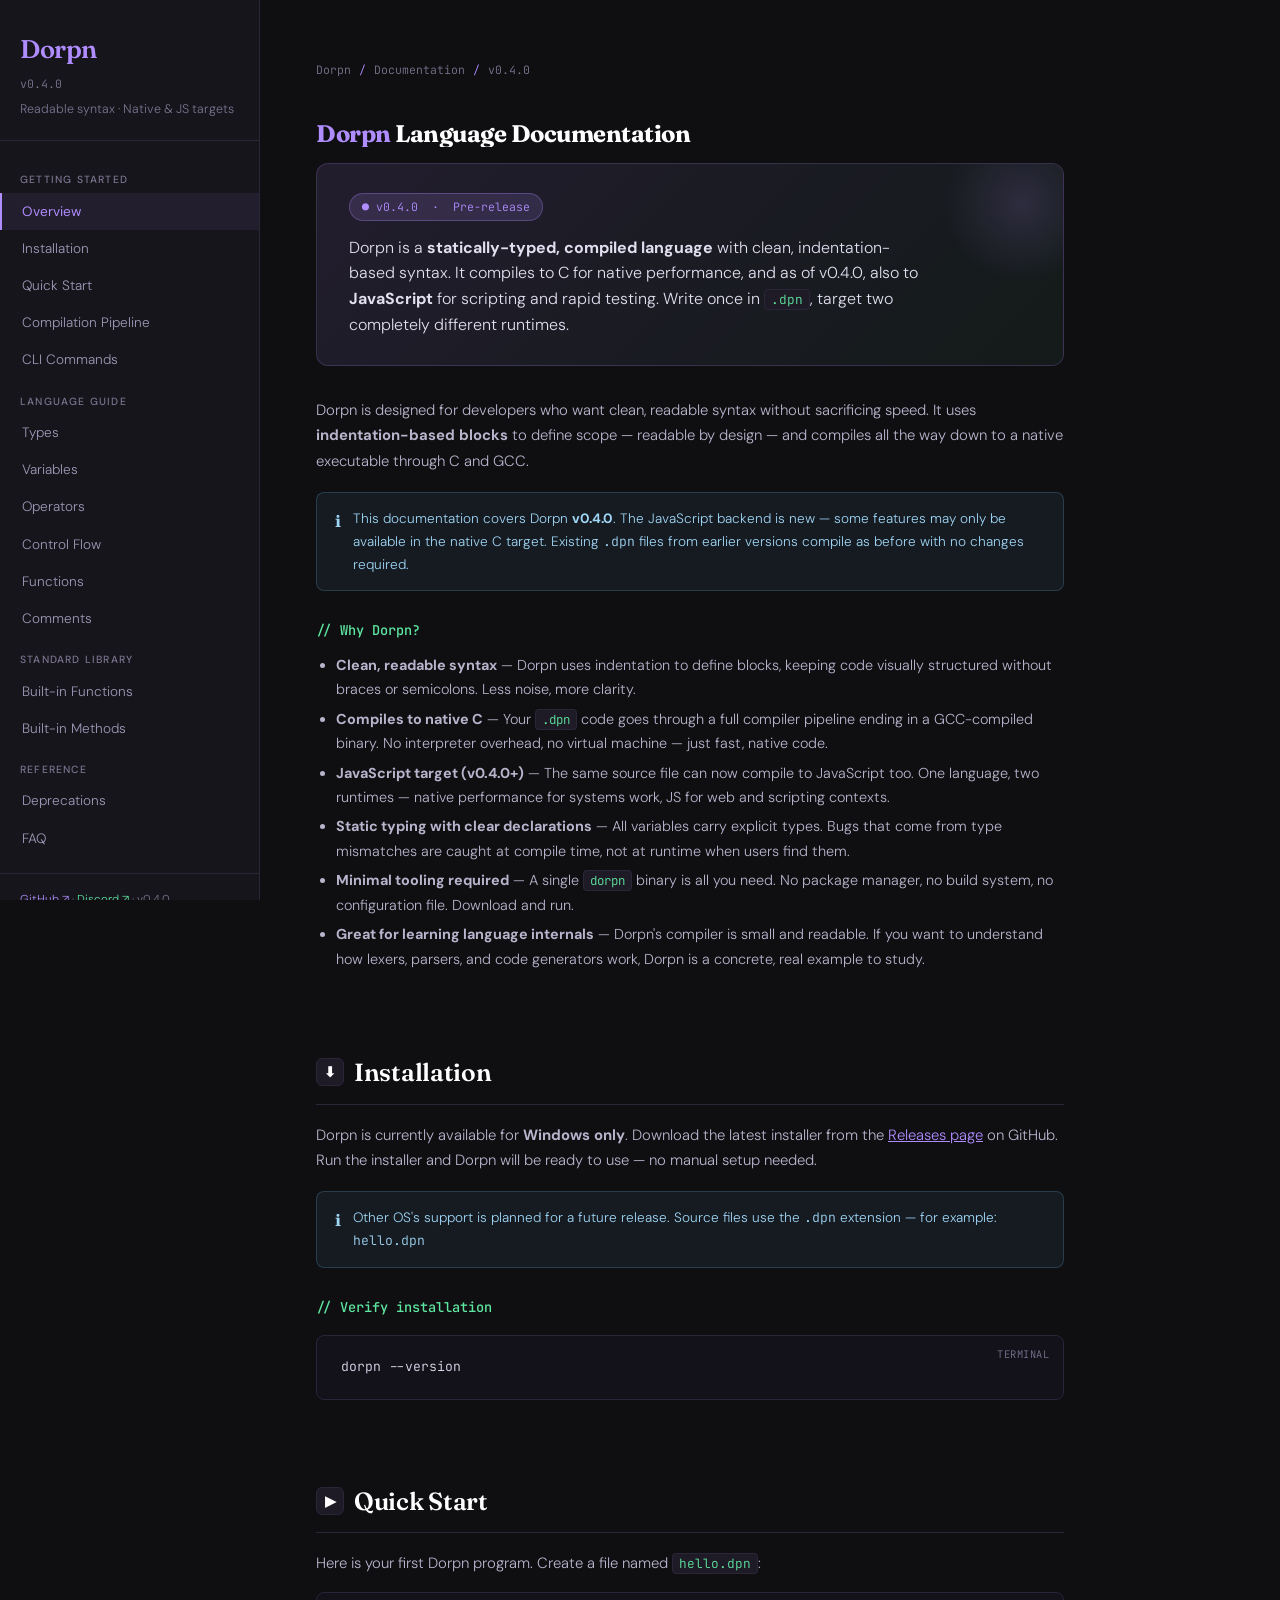
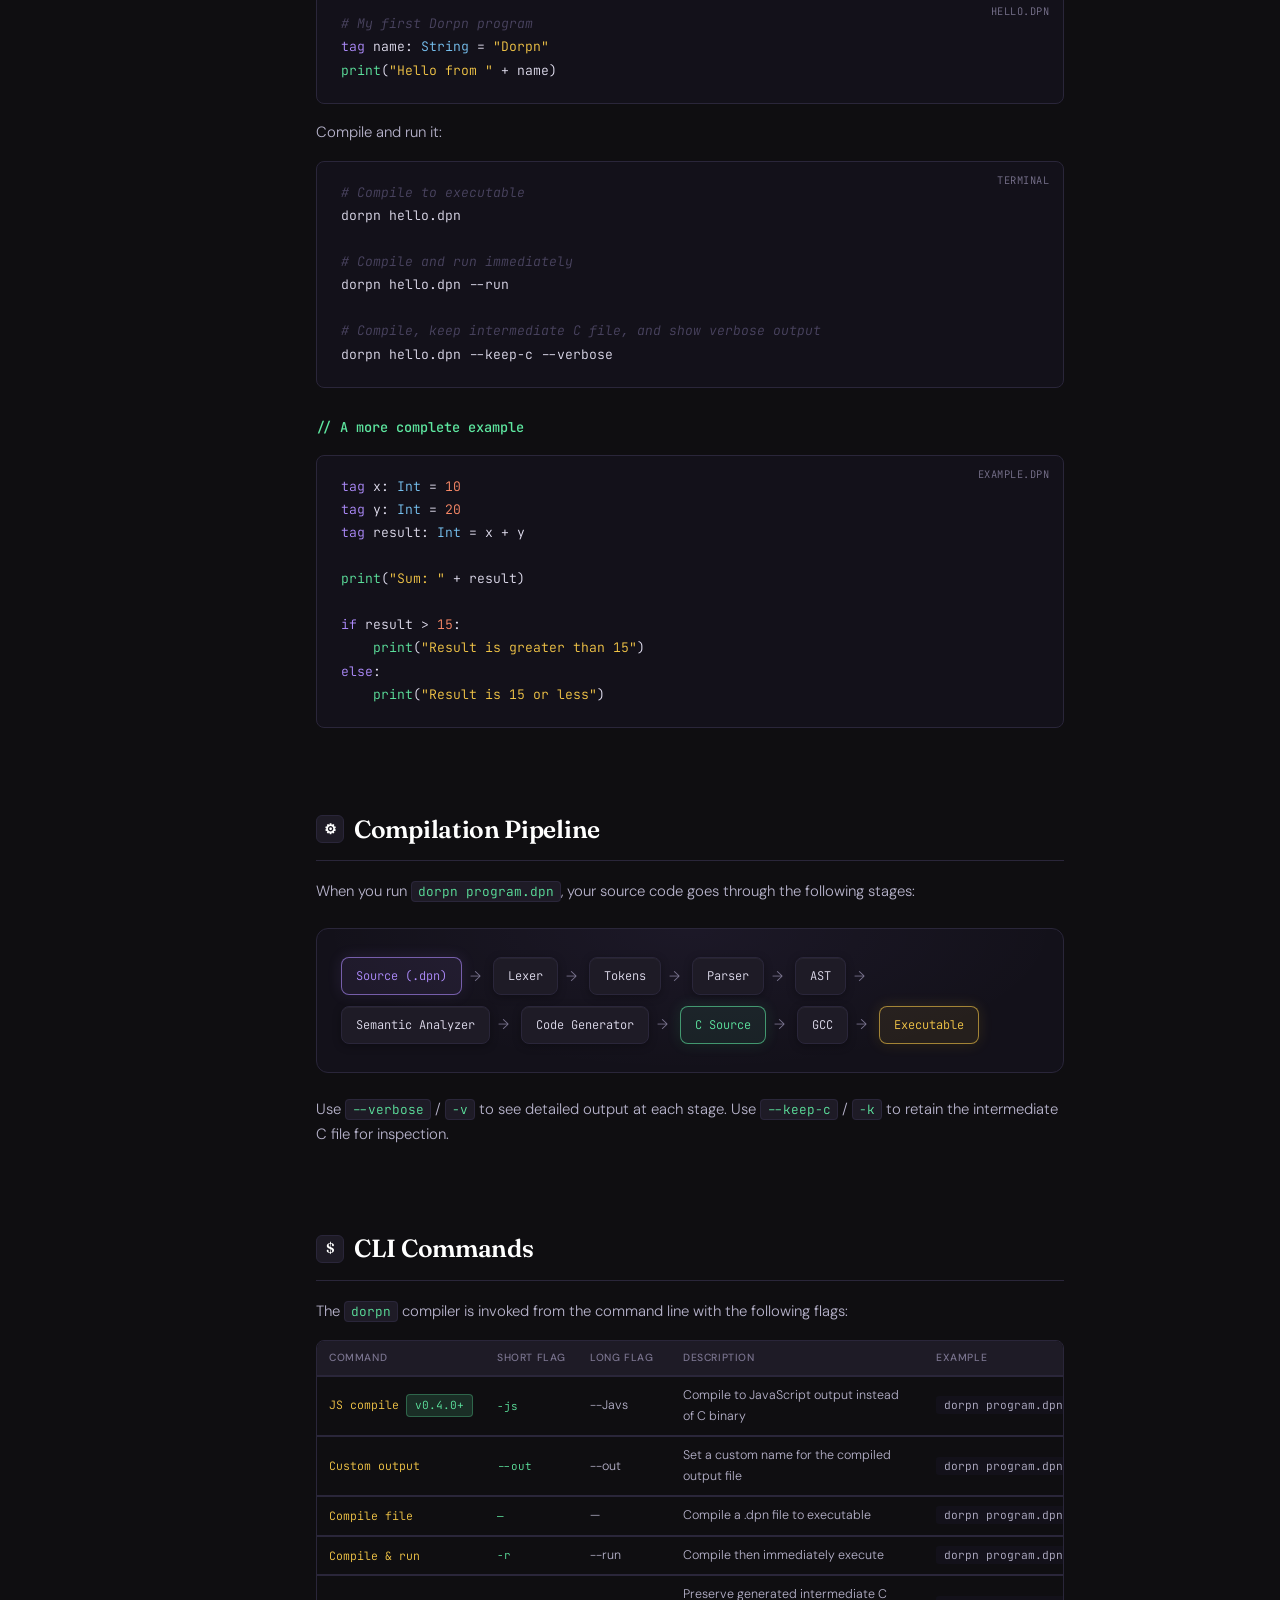
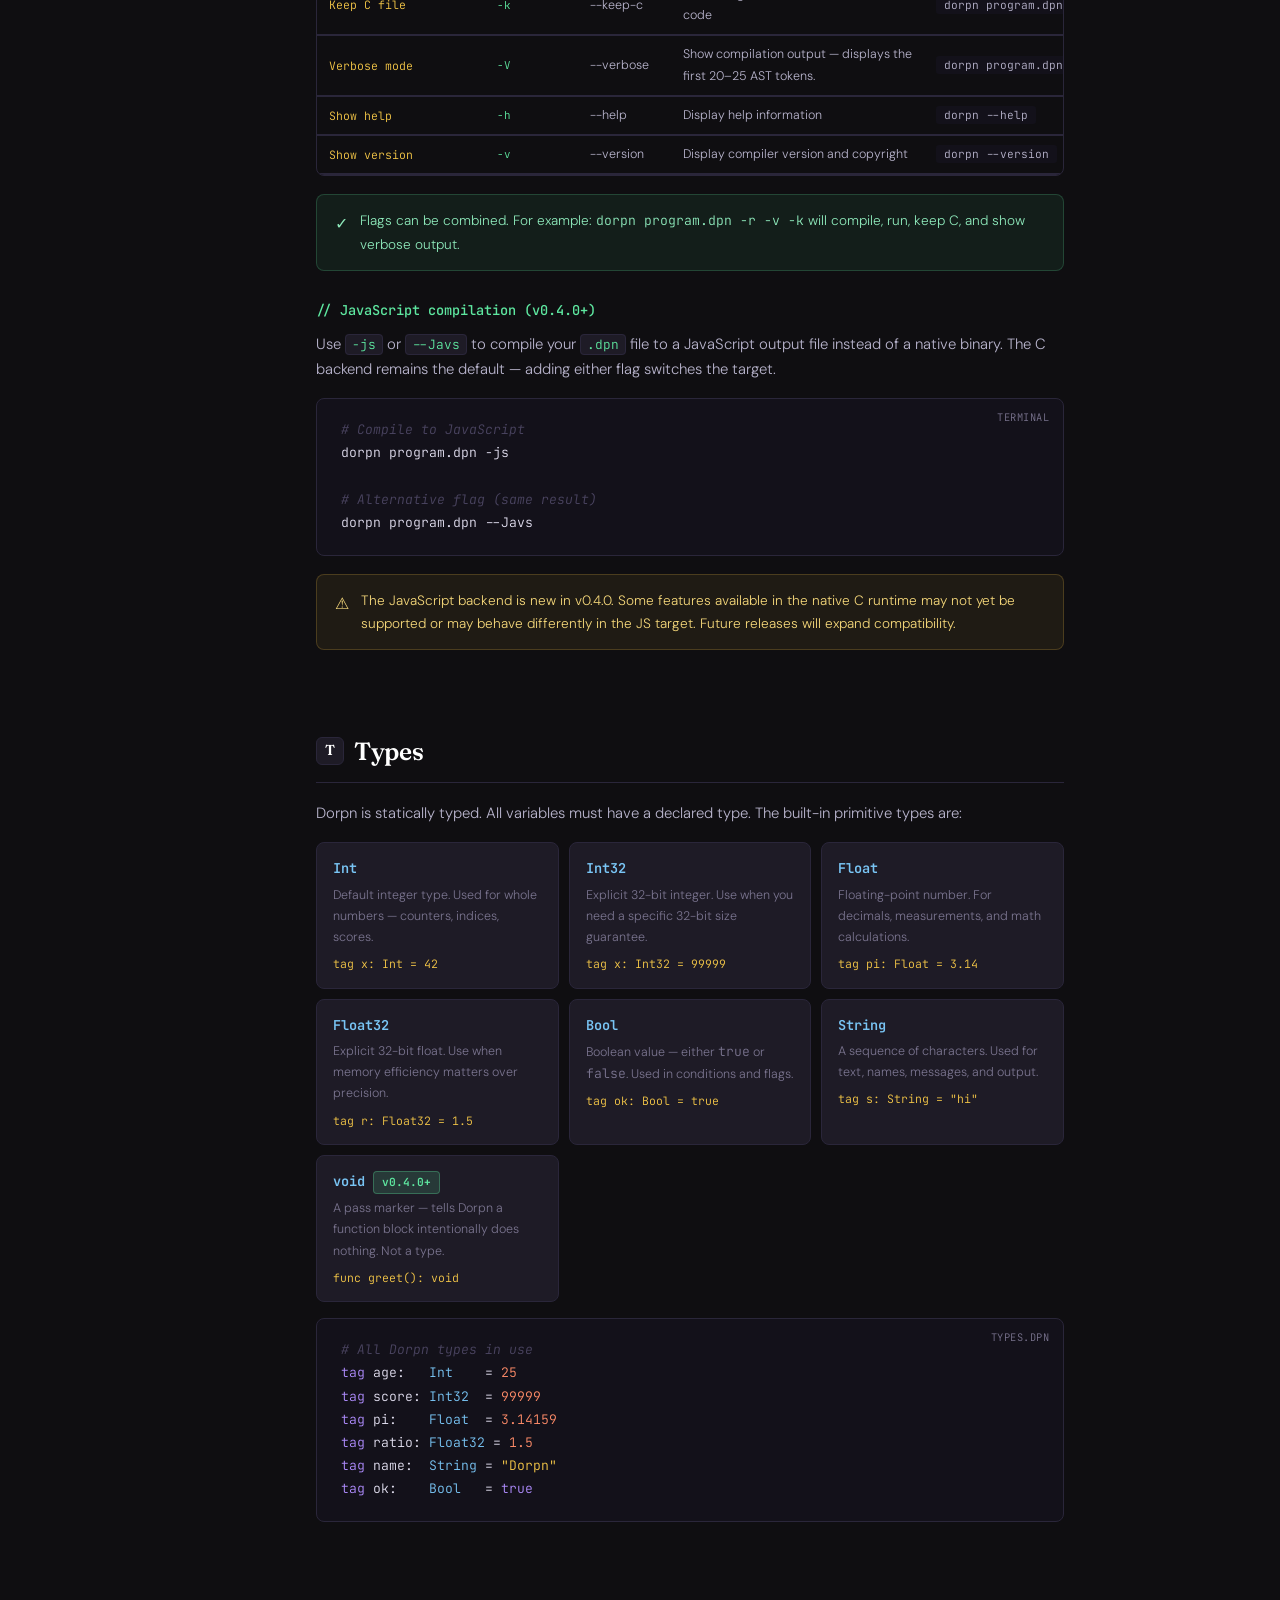
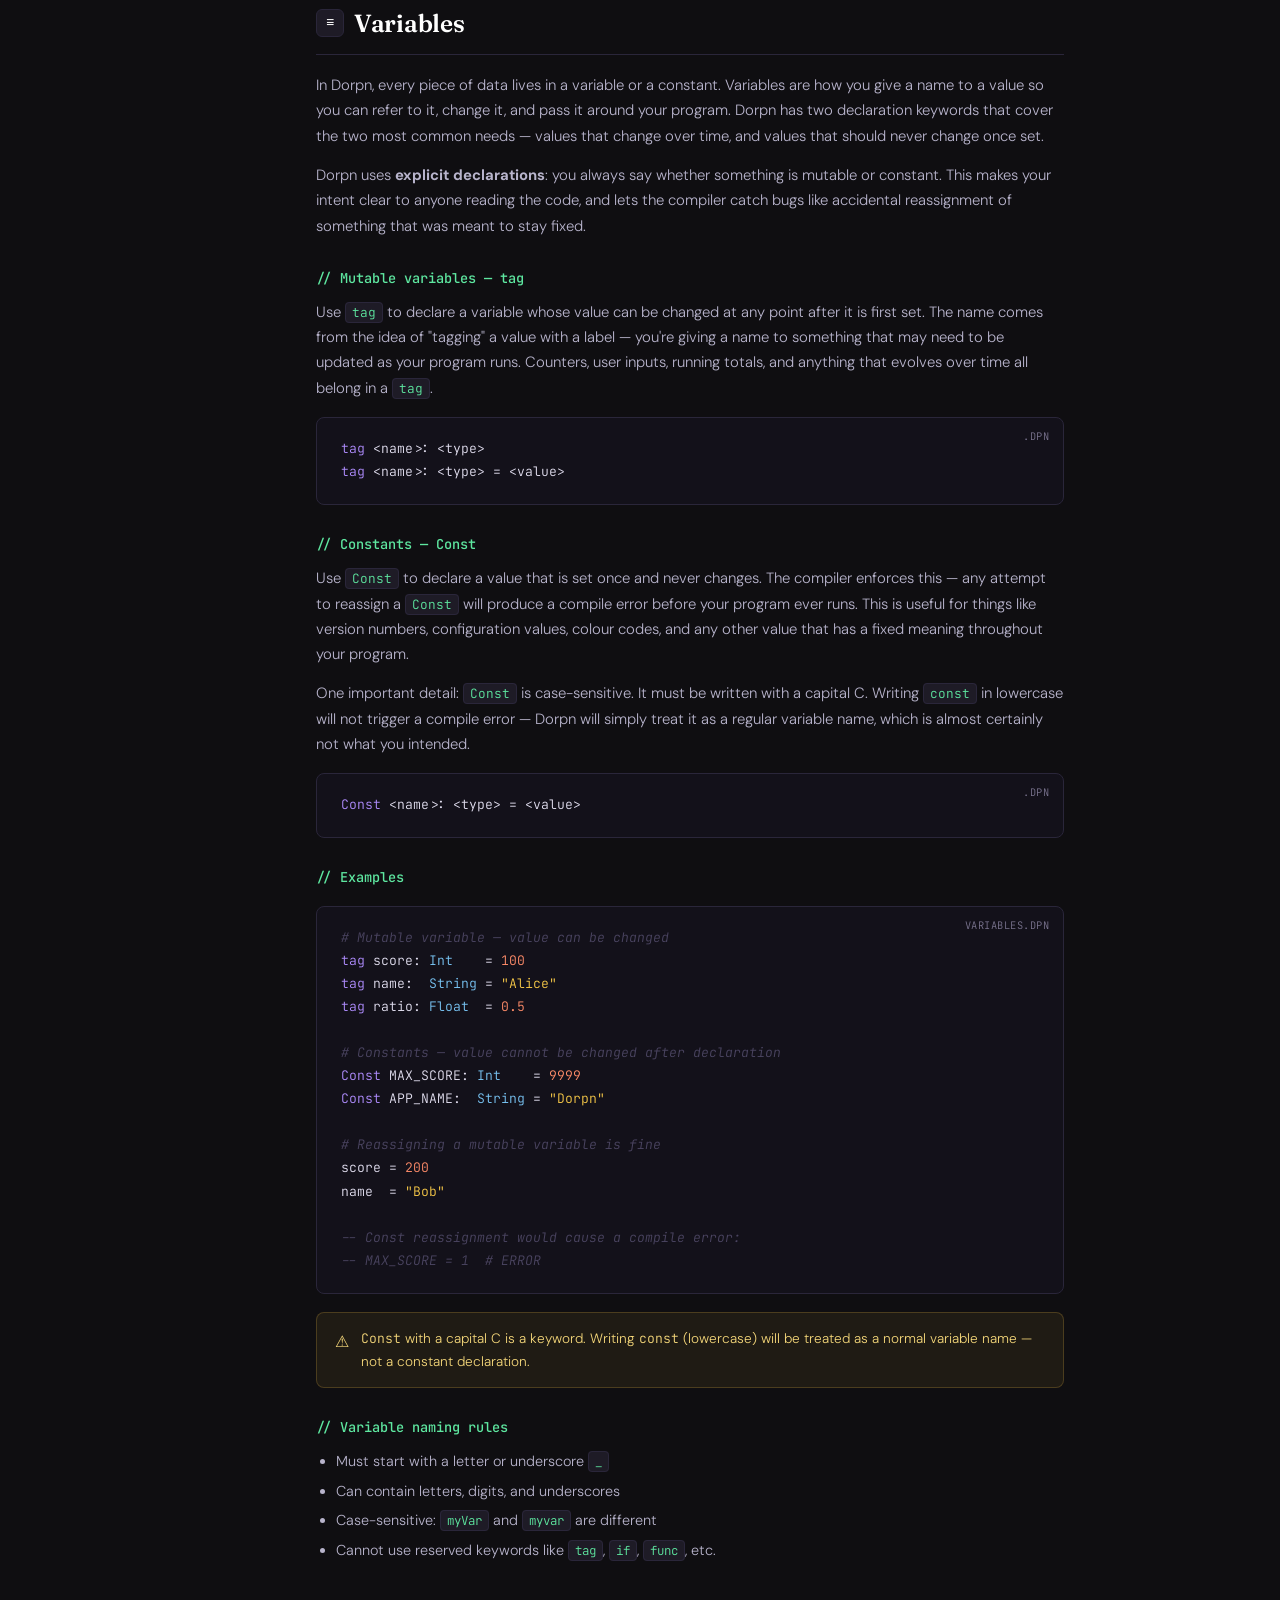
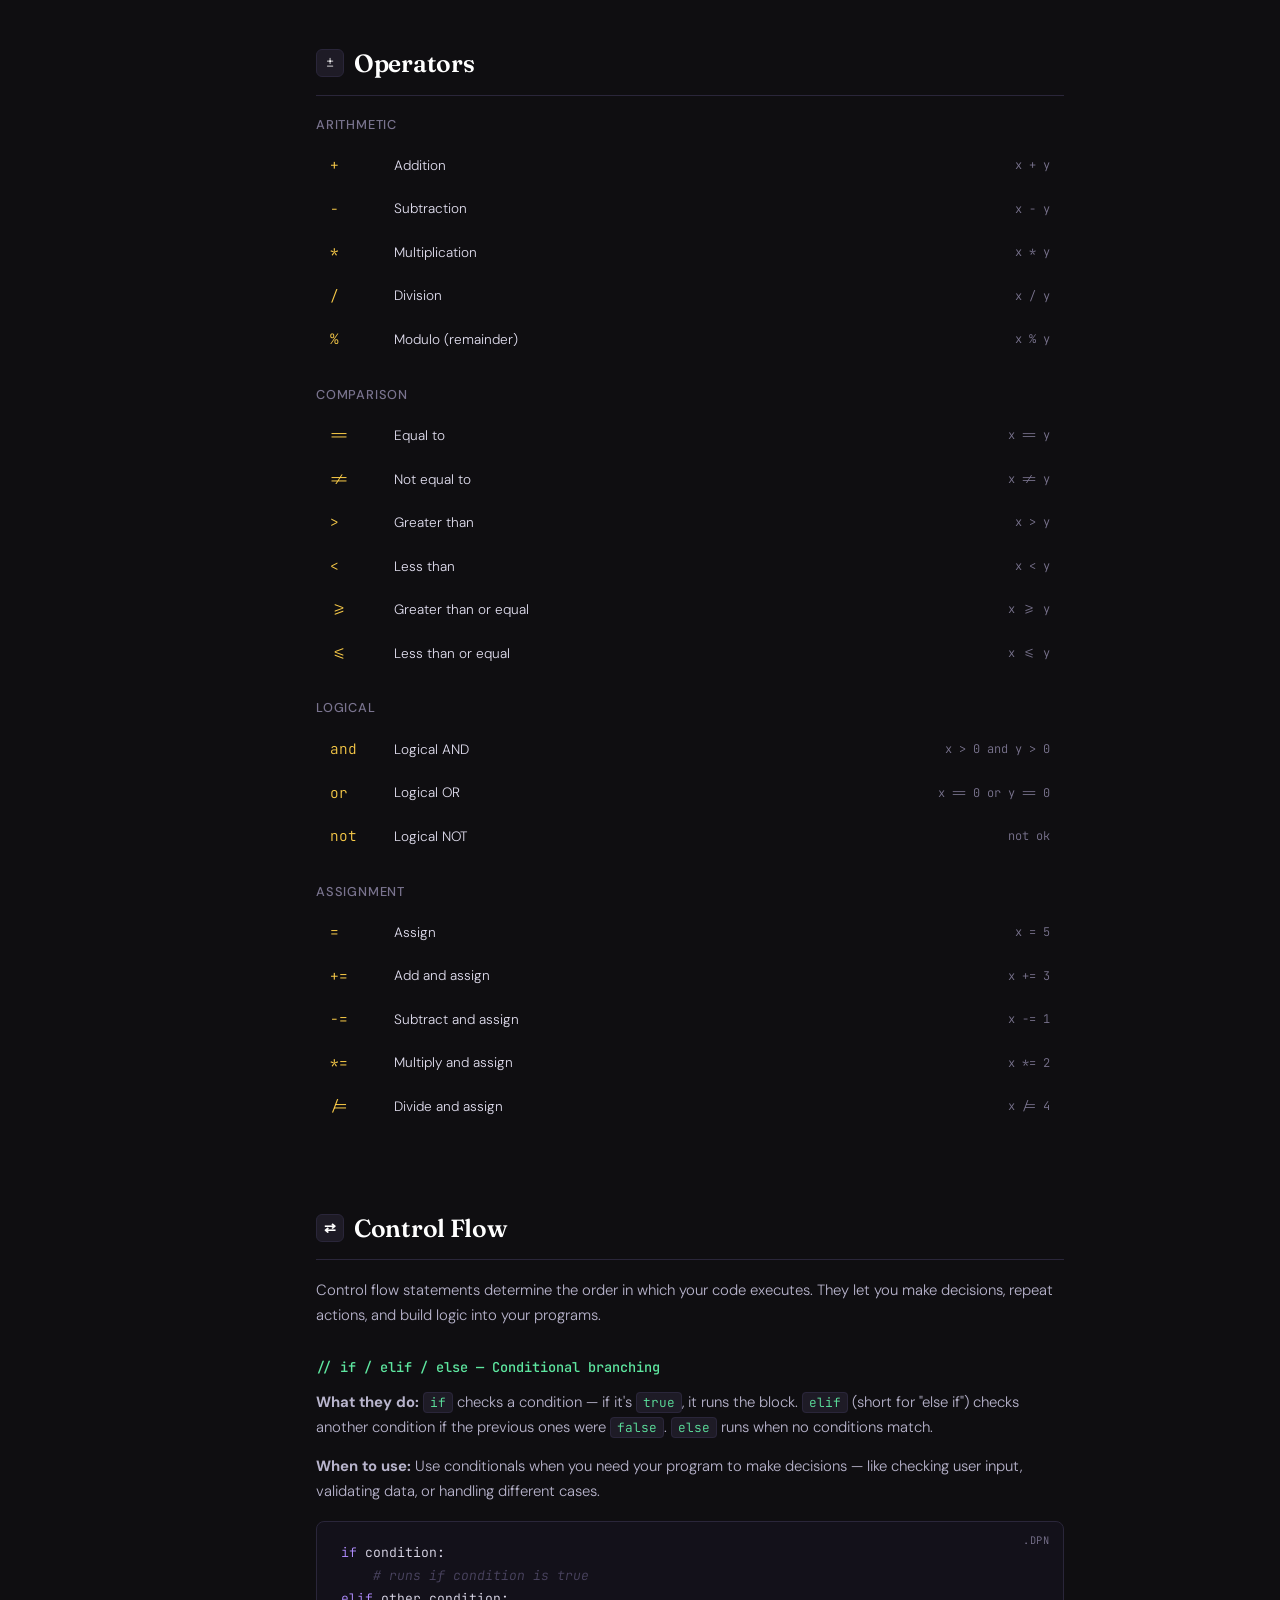
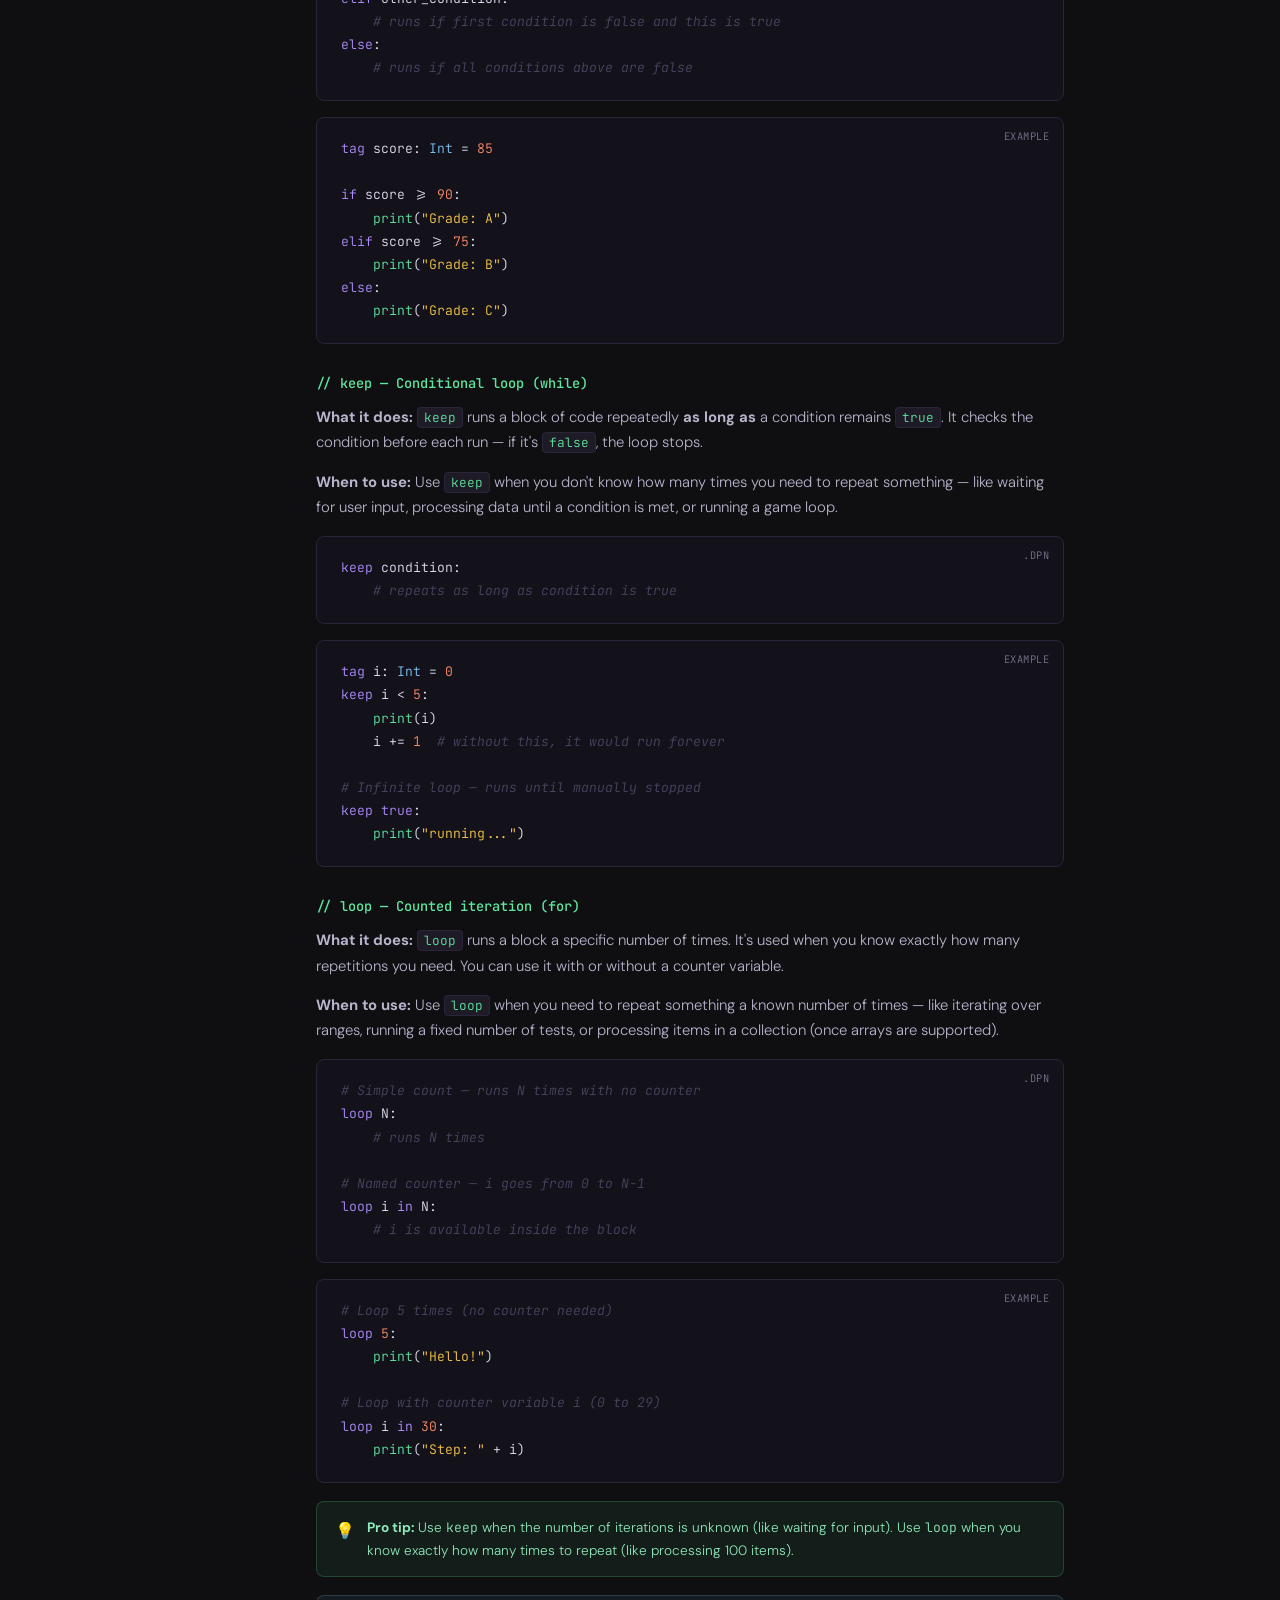
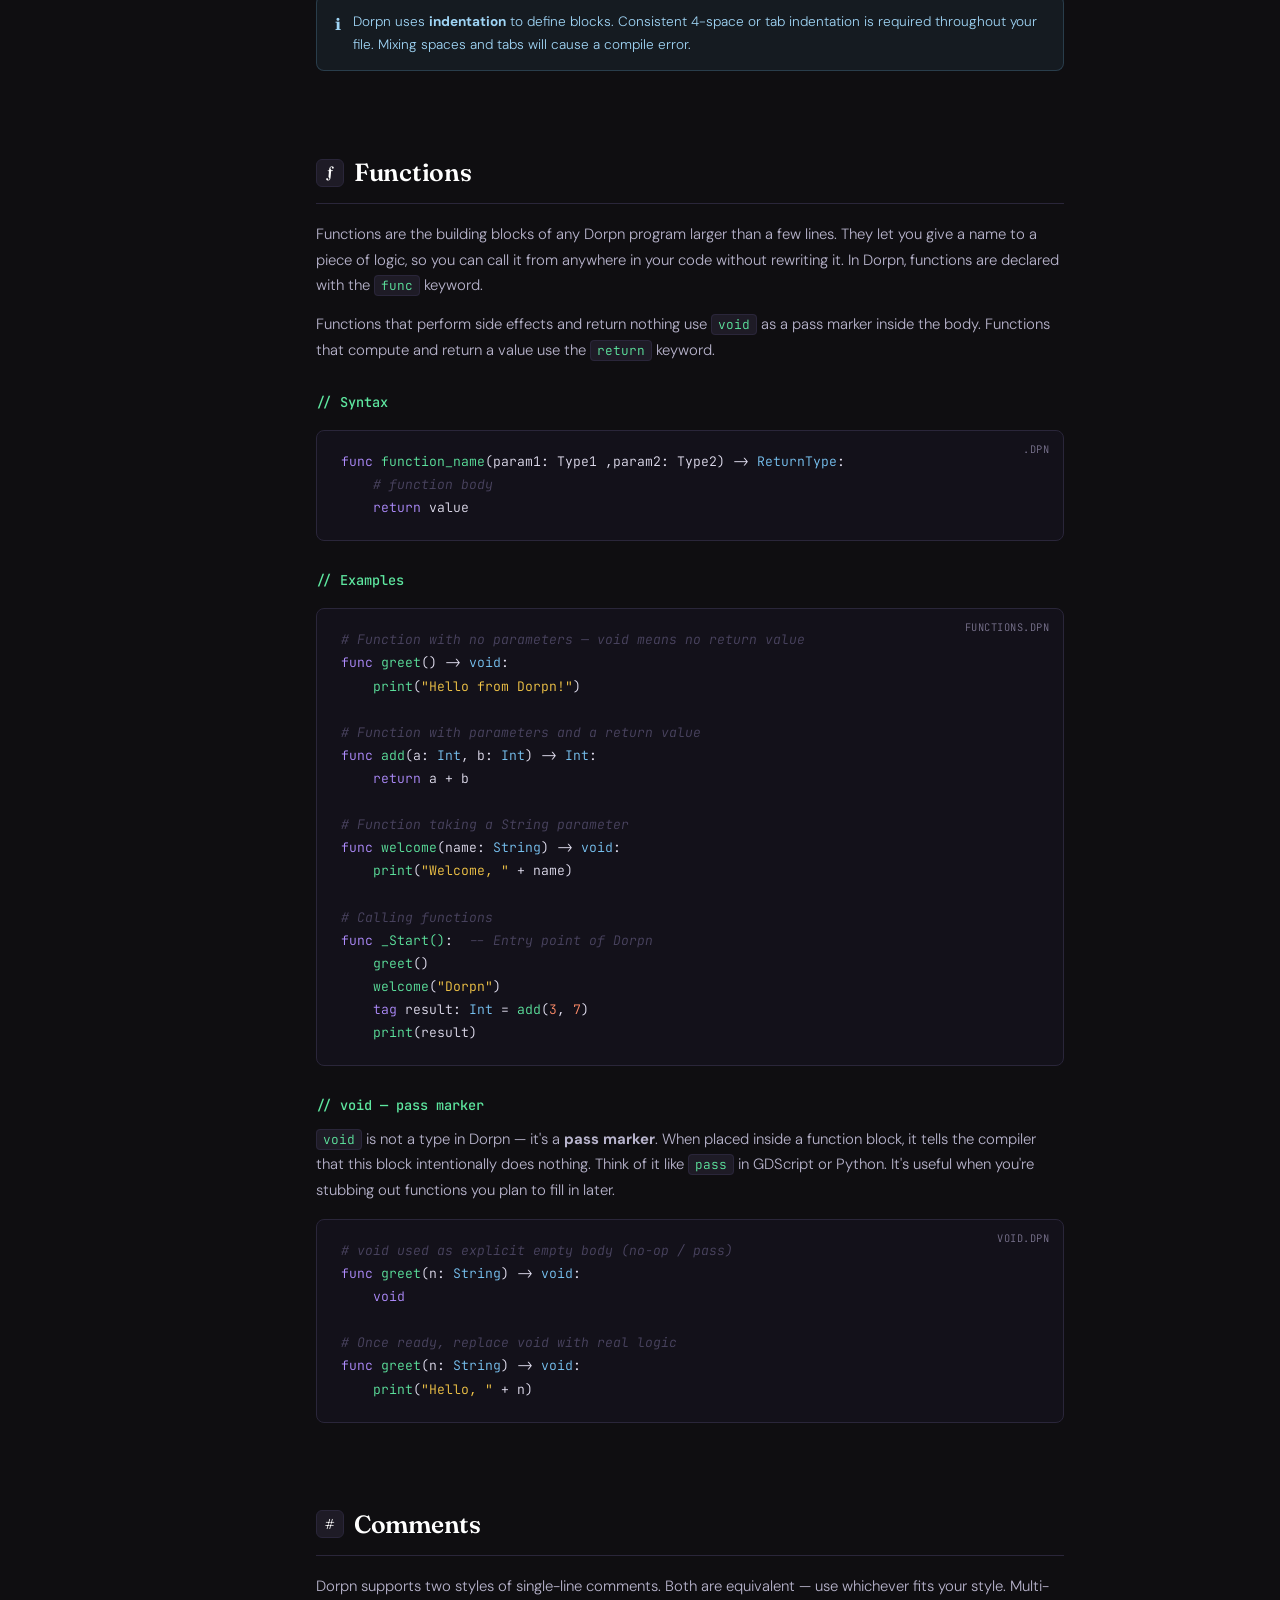
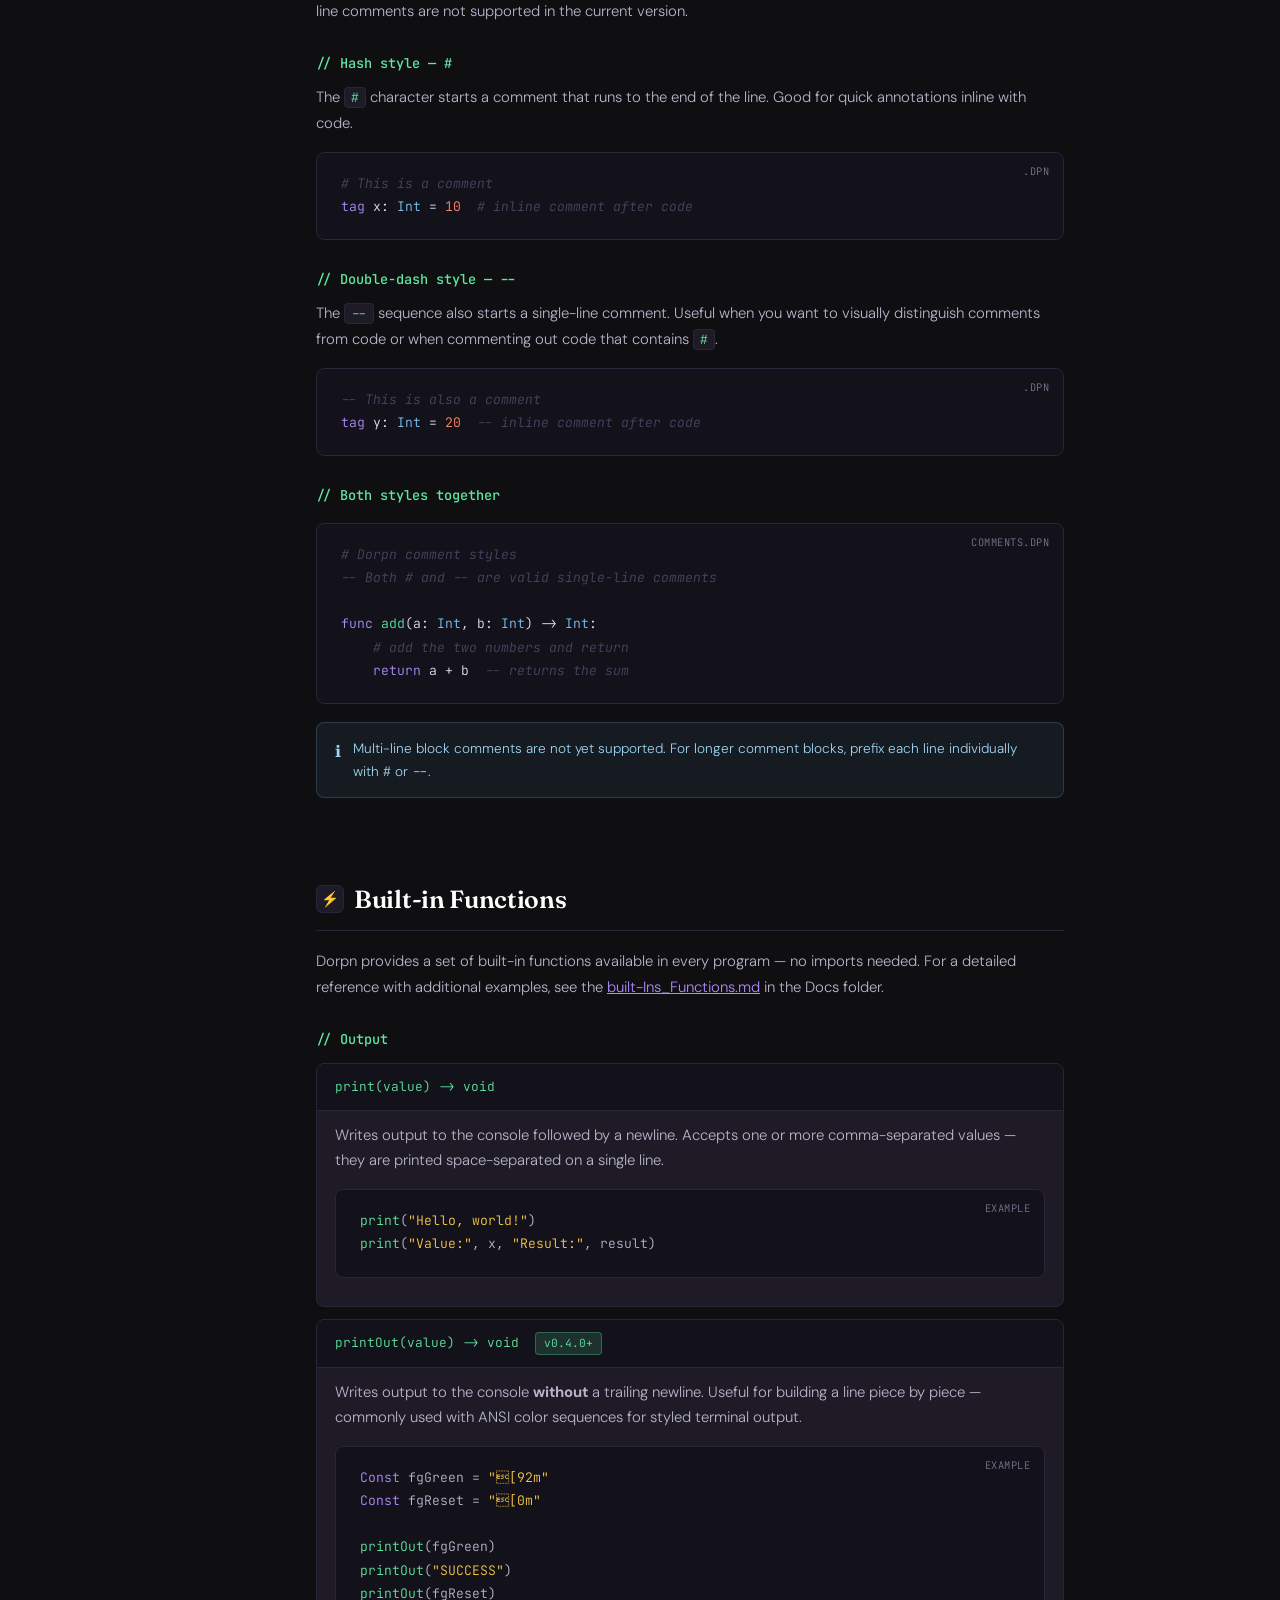
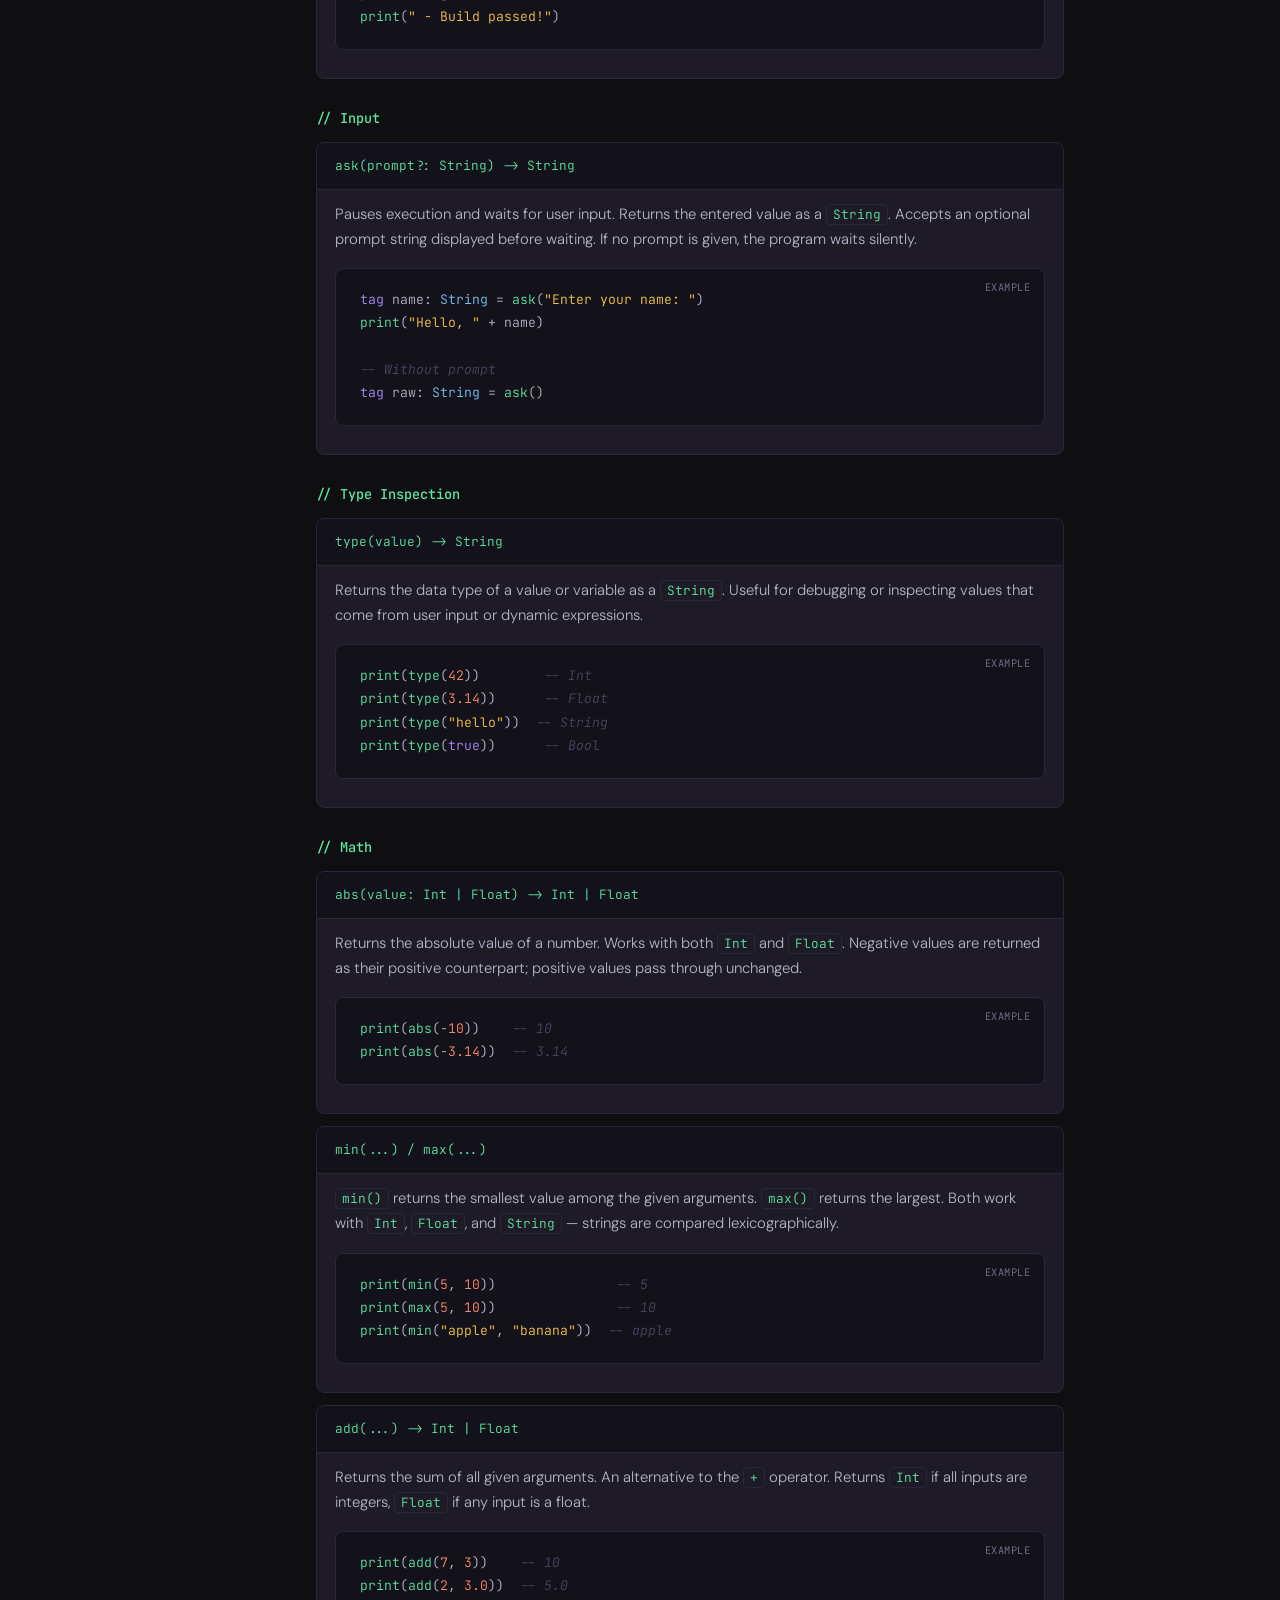
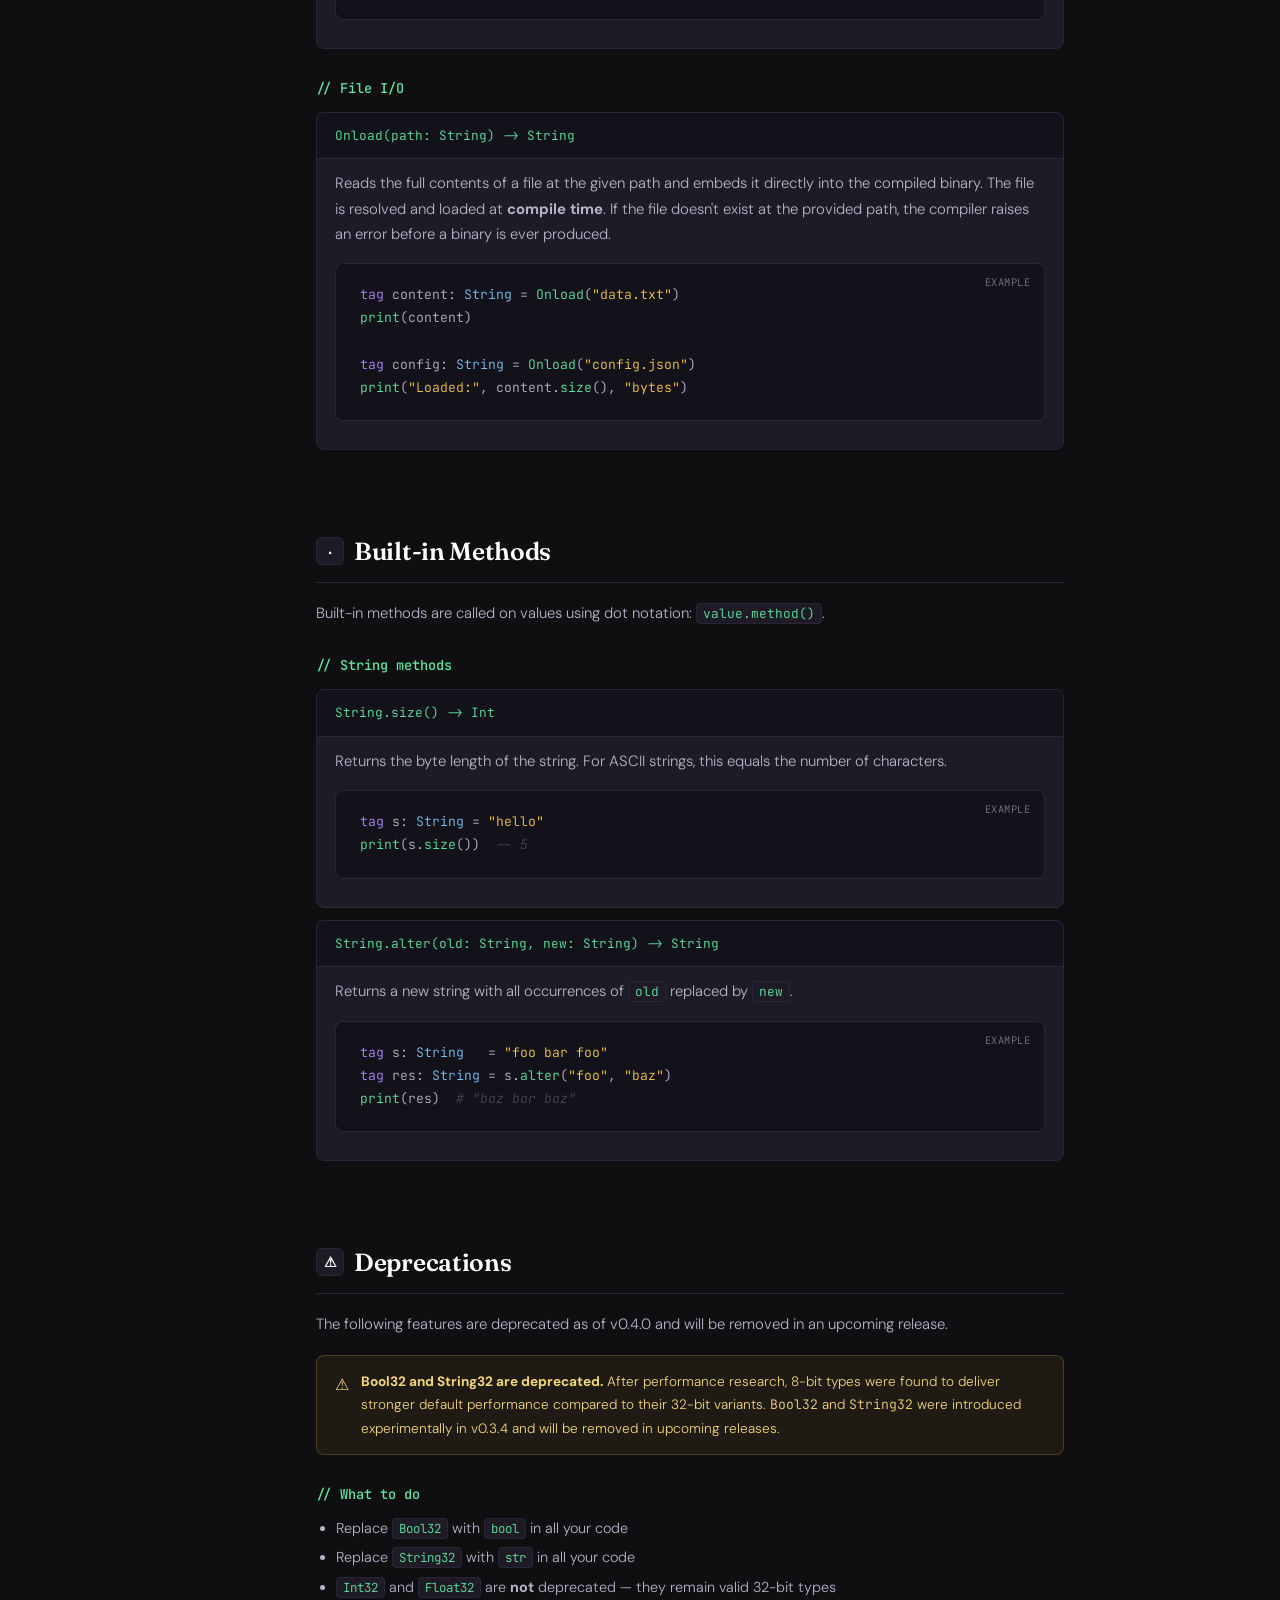
==== Docs/index.html @ 9d676eb4 "Add files via upload" ====
<!DOCTYPE html>
<html lang="en">
<head>
<meta charset="UTF-8">
<meta name="viewport" content="width=device-width, initial-scale=1.0">
<title>Dorpn Language Documentation</title>
<link rel="preconnect" href="https://fonts.googleapis.com">
<link href="https://fonts.googleapis.com/css2?family=JetBrains+Mono:wght@400;600&family=Fraunces:ital,wght@0,300;0,600;1,300&family=DM+Sans:wght@300;400;500&display=swap" rel="stylesheet">
<style>
  :root {
    --bg: #0f0e11;
    --surface: #17151c;
    --surface2: #1e1b26;
    --border: #2a263a;
    --accent: #b08dff;
    --accent2: #5ee7a0;
    --accent3: #f7c948;
    --text: #e2dff0;
    --muted: #7a748f;
    --code-bg: #13111a;
    --sidebar-w: 260px;
  }

  * { margin: 0; padding: 0; box-sizing: border-box; }

  html { scroll-behavior: smooth; }

  body {
    background: var(--bg);
    color: var(--text);
    font-family: 'DM Sans', sans-serif;
    font-weight: 300;
    line-height: 1.7;
    display: flex;
    min-height: 100vh;
  }

  /* ── SIDEBAR ── */
  #sidebar {
    width: var(--sidebar-w);
    min-width: var(--sidebar-w);
    background: var(--surface);
    border-right: 1px solid var(--border);
    position: sticky;
    top: 0;
    height: 100vh;
    overflow-y: auto;
    display: flex;
    flex-direction: column;
    z-index: 100;
  }

  #sidebar::-webkit-scrollbar { width: 4px; }
  #sidebar::-webkit-scrollbar-thumb { background: var(--border); border-radius: 2px; }

  .sidebar-logo {
    padding: 28px 20px 20px;
    border-bottom: 1px solid var(--border);
  }

  .sidebar-logo .lang-name {
    font-family: 'Fraunces', serif;
    font-size: 1.6rem;
    font-weight: 600;
    color: var(--accent);
    letter-spacing: -0.5px;
  }

  .sidebar-logo .lang-version {
    font-size: 0.72rem;
    color: var(--muted);
    font-family: 'JetBrains Mono', monospace;
    margin-top: 2px;
  }

  .sidebar-logo .lang-tagline {
    font-size: 0.78rem;
    color: var(--muted);
    margin-top: 6px;
  }

  nav { padding: 16px 0; flex: 1; }

  .nav-section {
    padding: 6px 20px 4px;
    font-size: 0.65rem;
    text-transform: uppercase;
    letter-spacing: 1.2px;
    color: var(--muted);
    font-weight: 500;
    margin-top: 8px;
  }

  nav a {
    display: block;
    padding: 7px 20px;
    font-size: 0.85rem;
    color: #9d98b5;
    text-decoration: none;
    border-left: 2px solid transparent;
    transition: all 0.15s;
  }

  nav a:hover {
    color: var(--text);
    background: var(--surface2);
    border-left-color: var(--border);
  }

  nav a.active {
    color: var(--accent);
    background: rgba(176,141,255,0.08);
    border-left-color: var(--accent);
    font-weight: 400;
  }

  .sidebar-footer {
    padding: 16px 20px;
    border-top: 1px solid var(--border);
    font-size: 0.72rem;
    color: var(--muted);
  }

  .sidebar-footer a { color: var(--accent); text-decoration: none; }

  /* ── MAIN ── */
  #main {
    flex: 1;
    max-width: 860px;
    padding: 60px 56px;
    overflow-x: hidden;
  }

  /* ── SECTIONS ── */
  section {
    margin-bottom: 80px;
    opacity: 0;
    transform: translateY(28px);
    transition: opacity 0.55s cubic-bezier(0.22,1,0.36,1), transform 0.55s cubic-bezier(0.22,1,0.36,1);
  }

  section.visible {
    opacity: 1;
    transform: none;
  }

  /* stagger child elements inside each section */
  section.visible h2  { animation: slideIn 0.4s 0.05s both; }
  section.visible > p { animation: slideIn 0.4s 0.1s both; }
  section.visible .hero-banner { animation: slideIn 0.45s 0.1s both; }
  section.visible .method-block { animation: slideIn 0.4s 0.15s both; }
  section.visible pre { animation: slideIn 0.4s 0.12s both; }
  section.visible .type-grid { animation: slideIn 0.45s 0.1s both; }
  section.visible .callout { animation: slideIn 0.4s 0.2s both; }

  @keyframes slideIn {
    from { opacity: 0; transform: translateY(14px); }
    to   { opacity: 1; transform: none; }
  }

  h1 {
    font-family: 'Fraunces', serif;
    overflow-x: auto;
    color: #fff;
    line-height: 1.15;
    margin-bottom: 16px;
    letter-spacing: -0.5px;
  }

  h1 span { color: var(--accent); }

  h2 {
    font-family: 'Fraunces', serif;
    font-size: 1.55rem;
    font-weight: 600;
    color: #fff;
    margin-bottom: 18px;
    padding-bottom: 10px;
    border-bottom: 1px solid var(--border);
    display: flex;
    align-items: center;
    gap: 10px;
    letter-spacing: -0.3px;
  }

  h2 .icon {
    width: 28px;
    height: 28px;
    background: var(--surface2);
    border: 1px solid var(--border);
    border-radius: 6px;
    display: flex;
    align-items: center;
    justify-content: center;
    font-size: 0.9rem;
    flex-shrink: 0;
  }

  h3 {
    font-family: 'DM Sans', sans-serif;
    font-size: 1rem;
    font-weight: 500;
    color: var(--accent2);
    margin: 28px 0 10px;
    font-family: 'JetBrains Mono', monospace;
    font-size: 0.85rem;
  }

  p { color: #b8b4cc; margin-bottom: 14px; font-size: 0.93rem; }

  /* ── HERO BANNER ── */
  .hero-banner {
    background: linear-gradient(135deg, rgba(176,141,255,0.12) 0%, rgba(94,231,160,0.06) 100%);
    border: 1px solid rgba(176,141,255,0.2);
    border-radius: 12px;
    padding: 28px 32px;
    margin-bottom: 32px;
    position: relative;
    overflow: hidden;
  }

  .hero-banner::before {
    content: '';
    position: absolute;
    top: -40px; right: -40px;
    width: 160px; height: 160px;
    background: radial-gradient(circle, rgba(176,141,255,0.15), transparent 70%);
    border-radius: 50%;
  }

  .hero-badge {
    display: inline-flex;
    align-items: center;
    gap: 6px;
    background: rgba(176,141,255,0.15);
    border: 1px solid rgba(176,141,255,0.3);
    border-radius: 20px;
    padding: 3px 12px;
    font-size: 0.72rem;
    font-family: 'JetBrains Mono', monospace;
    color: var(--accent);
    margin-bottom: 14px;
  }

  .hero-banner p {
    font-size: 1rem;
    color: var(--text);
    margin: 0;
    line-height: 1.6;
    max-width: 580px;
  }

  /* ── CODE BLOCKS ── */
  pre {
    background: var(--code-bg);
    border: 1px solid var(--border);
    border-radius: 8px;
    padding: 20px 24px;
    overflow-x: auto;
    margin: 16px 0;
    position: relative;
  }

  pre::before {
    content: attr(data-label);
    position: absolute;
    top: 10px; right: 14px;
    font-size: 0.65rem;
    font-family: 'JetBrains Mono', monospace;
    color: var(--muted);
    text-transform: uppercase;
    letter-spacing: 0.5px;
  }

  code {
    font-family: 'JetBrains Mono', monospace;
    font-size: 0.82rem;
    line-height: 1.7;
  }

  p code, li code {
    background: var(--surface2);
    border: 1px solid var(--border);
    padding: 1px 6px;
    border-radius: 4px;
    font-size: 0.8rem;
    color: var(--accent2);
  }

  /* Syntax colors */
  .kw { color: #b08dff; }
  .fn { color: #5ee7a0; }
  .str { color: #f7c948; }
  .cm { color: #4a4460; font-style: italic; }
  .num { color: #ff8c69; }
  .op { color: #7a748f; }
  .type { color: #79c5f5; }

  /* ── PIPELINE DIAGRAM ── */
  .pipeline {
    display: flex;
    align-items: center;
    flex-wrap: wrap;
    gap: 10px;
    margin: 24px 0;
    background: var(--code-bg);
    border: 1px solid var(--border);
    border-radius: 12px;
    padding: 28px 24px;
    perspective: 800px;
    position: relative;
    overflow: hidden;
  }

  .pipeline::before {
    content: '';
    position: absolute;
    inset: 0;
    background: radial-gradient(ellipse at 50% 0%, rgba(176,141,255,0.06) 0%, transparent 70%);
    pointer-events: none;
  }

  .pipeline-step {
    display: flex;
    align-items: center;
    gap: 6px;
  }

  .pipeline-node {
    background: var(--surface2);
    border: 1px solid var(--border);
    border-radius: 8px;
    padding: 8px 14px;
    font-family: 'JetBrains Mono', monospace;
    font-size: 0.75rem;
    color: var(--text);
    white-space: nowrap;
    position: relative;
    cursor: default;
    transform-style: preserve-3d;
    transform: translateZ(0) rotateX(0deg);
    box-shadow: 0 2px 8px rgba(0,0,0,0.3), 0 1px 0 rgba(255,255,255,0.04) inset;
    transition: transform 0.35s cubic-bezier(0.34,1.56,0.64,1),
                box-shadow 0.3s ease,
                border-color 0.3s ease,
                color 0.3s ease;
    opacity: 0;
    animation: pipelineReveal 0.5s cubic-bezier(0.22,1,0.36,1) forwards;
  }

  /* stagger each node's entrance */
  .pipeline-step:nth-child(1) .pipeline-node { animation-delay: 0.05s; }
  .pipeline-step:nth-child(2) .pipeline-node { animation-delay: 0.15s; }
  .pipeline-step:nth-child(3) .pipeline-node { animation-delay: 0.25s; }
  .pipeline-step:nth-child(4) .pipeline-node { animation-delay: 0.35s; }
  .pipeline-step:nth-child(5) .pipeline-node { animation-delay: 0.45s; }
  .pipeline-step:nth-child(6) .pipeline-node { animation-delay: 0.55s; }
  .pipeline-step:nth-child(7) .pipeline-node { animation-delay: 0.65s; }
  .pipeline-step:nth-child(8) .pipeline-node { animation-delay: 0.75s; }
  .pipeline-step:nth-child(9) .pipeline-node { animation-delay: 0.85s; }
  .pipeline-step:nth-child(10) .pipeline-node { animation-delay: 0.95s; }

  @keyframes pipelineReveal {
    from {
      opacity: 0;
      transform: translateZ(-40px) rotateX(25deg) translateY(12px);
    }
    to {
      opacity: 1;
      transform: translateZ(0) rotateX(0deg) translateY(0);
    }
  }

  .pipeline-node:hover {
    transform: translateZ(12px) rotateX(-6deg) translateY(-3px);
    box-shadow: 0 12px 28px rgba(0,0,0,0.5), 0 1px 0 rgba(255,255,255,0.06) inset;
  }

  .pipeline-node.hl {
    border-color: rgba(176,141,255,0.6);
    color: var(--accent);
    background: rgba(176,141,255,0.08);
    box-shadow: 0 0 14px rgba(176,141,255,0.15), 0 2px 8px rgba(0,0,0,0.3);
  }
  .pipeline-node.hl:hover {
    box-shadow: 0 0 22px rgba(176,141,255,0.3), 0 12px 28px rgba(0,0,0,0.4);
  }

  .pipeline-node.hl2 {
    border-color: rgba(94,231,160,0.6);
    color: var(--accent2);
    background: rgba(94,231,160,0.08);
    box-shadow: 0 0 14px rgba(94,231,160,0.15), 0 2px 8px rgba(0,0,0,0.3);
  }
  .pipeline-node.hl2:hover {
    box-shadow: 0 0 22px rgba(94,231,160,0.3), 0 12px 28px rgba(0,0,0,0.4);
  }

  .pipeline-node.hl3 {
    border-color: rgba(247,201,72,0.6);
    color: var(--accent3);
    background: rgba(247,201,72,0.08);
    box-shadow: 0 0 14px rgba(247,201,72,0.15), 0 2px 8px rgba(0,0,0,0.3);
  }
  .pipeline-node.hl3:hover {
    box-shadow: 0 0 22px rgba(247,201,72,0.3), 0 12px 28px rgba(0,0,0,0.4);
  }

  .pipeline-arrow {
    color: var(--muted);
    font-size: 0.9rem;
    padding: 0 2px;
    opacity: 0;
    animation: pipelineReveal 0.3s ease forwards;
    flex-shrink: 0;
  }

  .pipeline-step:nth-child(1) .pipeline-arrow { animation-delay: 0.1s; }
  .pipeline-step:nth-child(2) .pipeline-arrow { animation-delay: 0.2s; }
  .pipeline-step:nth-child(3) .pipeline-arrow { animation-delay: 0.3s; }
  .pipeline-step:nth-child(4) .pipeline-arrow { animation-delay: 0.4s; }
  .pipeline-step:nth-child(5) .pipeline-arrow { animation-delay: 0.5s; }
  .pipeline-step:nth-child(6) .pipeline-arrow { animation-delay: 0.6s; }
  .pipeline-step:nth-child(7) .pipeline-arrow { animation-delay: 0.7s; }
  .pipeline-step:nth-child(8) .pipeline-arrow { animation-delay: 0.8s; }
  .pipeline-step:nth-child(9) .pipeline-arrow { animation-delay: 0.9s; }

  /* ── COMMAND TABLE ── */
/* ── COMMAND TABLE ── */
.cmd-table-wrap {
    border: 1px solid var(--border);
    border-radius: 8px;
    overflow-x: auto;
    -webkit-overflow-scrolling: touch;
    margin: 16px 0;
    max-width: 100%;
}

.cmd-table {
    width: 100%;
    min-width: 850px;  /* Slightly wider for all content */
    border-collapse: collapse;
    font-size: 0.78rem;
    table-layout: auto;  /* Changed from 'fixed' to allow natural sizing */
}

/* Column width distribution */
.cmd-table th:nth-child(1),
.cmd-table td:nth-child(1) { 
    min-width: 90px;  /* Command */
    width: 12%;
}

.cmd-table th:nth-child(2),
.cmd-table td:nth-child(2) { 
    min-width: 60px;  /* Short */
    width: 8%;
}

.cmd-table th:nth-child(3),
.cmd-table td:nth-child(3) { 
    min-width: 80px;  /* Long */
    width: 12%;
}

.cmd-table th:nth-child(4),
.cmd-table td:nth-child(4) { 
    min-width: 200px;  /* Description */
    width: 40%;
}

.cmd-table th:nth-child(5),
.cmd-table td:nth-child(5) { 
    min-width: 180px;  /* Example */
    width: 28%;
}

.cmd-table th {
    background: var(--surface2);
    padding: 8px 12px;  /* Slightly more padding for headers */
    text-align: left;
    font-size: 0.65rem;
    text-transform: uppercase;
    letter-spacing: 0.6px;
    color: var(--muted);
    font-weight: 500;
    border-bottom: 2px solid var(--border);  /* Thicker line */
    white-space: nowrap;
}

.cmd-table td {
    padding: 8px 12px;  /* Balanced padding */
    border-bottom: 1px solid rgba(42,38,58,0.3);
    vertical-align: middle;
    color: #b8b4cc;
    white-space: nowrap;  /* Keep text on one line */
    overflow: visible;  /* REMOVES ELLIPSIS */
    text-overflow: clip;  /* REMOVES ELLIPSIS */
}

/* Alternative: Allow text to wrap if needed */
.cmd-table td {
    white-space: normal;  /* Allow wrapping if needed */
    word-break: break-word;  /* Break long words if needed */
}

/* But keep code examples compact */
.cmd-table td code {
    white-space: nowrap;  /* Code stays on one line */
}

.cmd-table tr:last-child td {
    border-bottom: none;
}

.cmd-table tr:hover td {
    background: rgba(176,141,255,0.04);
}

/* Add spacing between rows */
.cmd-table tbody tr {
    border-bottom: 2px solid var(--border);  /* Separates rows */
}

/* Or use margin (but border-collapse: collapse doesn't support margin) */
/* Alternative: Add a spacer row (not recommended) */

.cmd-table td:first-child {
    font-family: 'JetBrains Mono', monospace;
    font-size: 0.72rem;
    color: var(--accent3);
    white-space: nowrap;
}

.cmd-table td:nth-child(2) {
    font-family: 'JetBrains Mono', monospace;
    font-size: 0.68rem;
    color: var(--accent2);
    white-space: nowrap;
}

.cmd-table td:last-child code {
    font-size: 0.7rem;
    background: var(--code-bg);
    padding: 2px 8px;
    border-radius: 3px;
    white-space: nowrap;
}

/* Mobile adjustments */
@media (max-width: 768px) {
    .cmd-table-wrap {
        overflow-x: auto;
        -webkit-overflow-scrolling: touch;
    }
    
    .cmd-table {
        min-width: 700px;
        font-size: 0.65rem;
    }
    
    .cmd-table td,
    .cmd-table th {
        padding: 6px 10px;
        font-size: 0.6rem;
    }
    
    .cmd-table td:first-child {
        font-size: 0.6rem;
    }
    
    .cmd-table td:nth-child(2) {
        font-size: 0.55rem;
    }
    
    .cmd-table td:last-child code {
        font-size: 0.55rem;
    }
}

  /* ── TYPE TABLE ── */
  .type-grid {
    display: grid;
    grid-template-columns: repeat(auto-fill, minmax(180px, 1fr));
    gap: 10px;
    margin: 16px 0;
  }

  .type-card {
    background: var(--surface2);
    border: 1px solid var(--border);
    border-radius: 8px;
    padding: 14px 16px;
    transition: border-color 0.2s, opacity 0.4s cubic-bezier(0.22,1,0.36,1), transform 0.4s cubic-bezier(0.22,1,0.36,1);
    opacity: 0;
    transform: translateY(12px) scale(0.98);
  }

  .type-card.visible {
    opacity: 1;
    transform: none;
  }

  .type-card:hover { border-color: var(--accent); }

  .type-card .type-name {
    font-family: 'JetBrains Mono', monospace;
    font-size: 0.85rem;
    color: var(--type);
    color: #79c5f5;
    font-weight: 600;
    margin-bottom: 4px;
  }

  .type-card .type-desc {
    font-size: 0.78rem;
    color: var(--muted);
  }

  .type-card .type-example {
    font-family: 'JetBrains Mono', monospace;
    font-size: 0.72rem;
    color: var(--accent3);
    margin-top: 6px;
  }

  /* ── CALLOUT BOXES ── */
  .callout {
    border-radius: 8px;
    padding: 14px 18px;
    margin: 18px 0;
    display: flex;
    gap: 12px;
    align-items: flex-start;
    font-size: 0.85rem;
    opacity: 0;
    transform: translateX(-10px);
    transition: opacity 0.4s ease, transform 0.4s ease;
  }

  .callout.visible {
    opacity: 1;
    transform: none;
  }

  .callout-info {
    background: rgba(121,197,245,0.07);
    border: 1px solid rgba(121,197,245,0.2);
    color: #9fd5f5;
  }

  .callout-tip {
    background: rgba(94,231,160,0.07);
    border: 1px solid rgba(94,231,160,0.2);
    color: #8eeabb;
  }

  .callout-warn {
    background: rgba(247,201,72,0.07);
    border: 1px solid rgba(247,201,72,0.2);
    color: #f5d87a;
  }

  .callout-icon { font-size: 1rem; flex-shrink: 0; margin-top: 1px; }

  /* ── METHOD LIST ── */
  .method-block {
    background: var(--surface2);
    border: 1px solid var(--border);
    border-radius: 8px;
    margin: 12px 0;
    overflow: hidden;
    opacity: 0;
    transform: translateY(16px);
    transition: opacity 0.45s cubic-bezier(0.22,1,0.36,1), transform 0.45s cubic-bezier(0.22,1,0.36,1);
  }

  .method-block.visible {
    opacity: 1;
    transform: none;
  }

  .method-sig {
    background: var(--code-bg);
    padding: 12px 18px;
    font-family: 'JetBrains Mono', monospace;
    font-size: 0.8rem;
    border-bottom: 1px solid var(--border);
    color: var(--accent2);
  }

  .method-body {
    padding: 12px 18px;
    font-size: 0.85rem;
    color: #b8b4cc;
  }

  .method-body p { margin-bottom: 6px; }

  /* ── OPERATOR TABLE ── */
  .op-section { margin-bottom: 24px; }

  .op-section h3 {
    color: var(--muted);
    font-family: 'DM Sans', sans-serif;
    font-size: 0.8rem;
    font-weight: 500;
    text-transform: uppercase;
    letter-spacing: 0.8px;
    margin: 0 0 10px;
  }

  .op-row {
    display: flex;
    align-items: center;
    padding: 8px 14px;
    border-radius: 6px;
    gap: 16px;
    margin-bottom: 3px;
    transition: background 0.15s;
  }

  .op-row:hover { background: var(--surface2); }

  .op-sym {
    font-family: 'JetBrains Mono', monospace;
    font-size: 0.9rem;
    color: var(--accent3);
    min-width: 48px;
  }

  .op-name { font-size: 0.85rem; color: var(--text); min-width: 140px; }

  .op-example {
    font-family: 'JetBrains Mono', monospace;
    font-size: 0.75rem;
    color: var(--muted);
    margin-left: auto;
  }

  /* ── VARIABLE TABLE ── */
  .var-table {
    width: 100%;
    border-collapse: collapse;
    font-size: 0.84rem;
    margin: 14px 0;
  }

  .var-table th {
    padding: 9px 14px;
    text-align: left;
    font-size: 0.7rem;
    text-transform: uppercase;
    letter-spacing: 0.8px;
    color: var(--muted);
    background: var(--surface2);
    border-bottom: 1px solid var(--border);
  }

  .var-table td {
    padding: 10px 14px;
    border-bottom: 1px solid rgba(42,38,58,0.4);
    color: #b8b4cc;
    vertical-align: top;
  }

  .var-table td:first-child {
    font-family: 'JetBrains Mono', monospace;
    font-size: 0.78rem;
    color: var(--accent2);
  }

  .var-table td:nth-child(2) {
    font-family: 'JetBrains Mono', monospace;
    font-size: 0.75rem;
    color: #79c5f5;
  }

  .var-table td:nth-child(3) {
    font-family: 'JetBrains Mono', monospace;
    font-size: 0.75rem;
    color: var(--accent3);
  }

  /* ── BREADCRUMB ── */
  .breadcrumb {
    font-family: 'JetBrains Mono', monospace;
    font-size: 0.72rem;
    color: var(--muted);
    margin-bottom: 40px;
    display: flex;
    align-items: center;
    gap: 8px;
  }

  .breadcrumb span { color: var(--accent); }

  /* ── SCROLLBAR ── */
  #main::-webkit-scrollbar { width: 6px; }
  #main::-webkit-scrollbar-track { background: transparent; }
  #main::-webkit-scrollbar-thumb { background: var(--border); border-radius: 3px; }

  /* ── RESPONSIVE ── */
  @media (max-width: 768px) {
    #sidebar { display: none; }
    #main { padding: 32px 20px; }
  }

  ul { padding-left: 20px; margin-bottom: 14px; }
  ul li { color: #b8b4cc; font-size: 0.9rem; margin-bottom: 5px; }
  ul li code { font-size: 0.78rem; }

  .tag {
    display: inline-block;
    padding: 1px 8px;
    border-radius: 4px;
    font-size: 0.7rem;
    font-family: 'JetBrains Mono', monospace;
  }

  .tag-new { background: rgba(94,231,160,0.15); color: var(--accent2); border: 1px solid rgba(94,231,160,0.3); }
  .tag-stable { background: rgba(176,141,255,0.15); color: var(--accent); border: 1px solid rgba(176,141,255,0.3); }
</style>
</head>
<body>

<!-- ═══════════════════════════════════ SIDEBAR ═══════════════════════════════════ -->
<aside id="sidebar">
  <div class="sidebar-logo">
    <div class="lang-name">Dorpn</div>
    <div class="lang-version">v0.4.0</div>
    <div class="lang-tagline">Readable syntax · Native &amp; JS targets</div>
  </div>

  <nav>
    <div class="nav-section">Getting Started</div>
    <a href="#overview" class="active">Overview</a>
    <a href="#installation">Installation</a>
    <a href="#quickstart">Quick Start</a>
    <a href="#pipeline">Compilation Pipeline</a>
    <a href="#commands">CLI Commands</a>

    <div class="nav-section">Language Guide</div>
    <a href="#types">Types</a>
    <a href="#variables">Variables</a>
    <a href="#operators">Operators</a>
    <a href="#control-flow">Control Flow</a>
    <a href="#functions">Functions</a>
    <a href="#comments">Comments</a>

    <div class="nav-section">Standard Library</div>
    <a href="#builtin-functions">Built-in Functions</a>
    <a href="#builtin-methods">Built-in Methods</a>

    <div class="nav-section">Reference</div>
    <a href="#deprecations">Deprecations</a>
    <a href="#faq">FAQ</a>
  </nav>

  <div class="sidebar-footer">
    <a href="https://github.com/Dorpn-hub/Dorpn">GitHub ↗</a> · <a href="https://discord.gg/9J2qabs3gu" style="color:var(--accent2)">Discord ↗</a> · v0.4.0
  </div>
</aside>

<!-- ═══════════════════════════════════ MAIN ═══════════════════════════════════ -->
<main id="main">

  <div class="breadcrumb">Dorpn <span>/</span> Documentation <span>/</span> v0.4.0</div>

  <!-- ─── OVERVIEW ─── -->
  <section id="overview">
    <h1><span>Dorpn</span> Language Documentation</h1>

    <div class="hero-banner">
      <div class="hero-badge">● v0.4.0 &nbsp;·&nbsp; Pre-release</div>
      <p>Dorpn is a <strong>statically-typed, compiled language</strong> with clean, indentation-based syntax. It compiles to C for native performance, and as of v0.4.0, also to <strong>JavaScript</strong> for scripting and rapid testing. Write once in <code>.dpn</code>, target two completely different runtimes.</p>
    </div>

    <p>Dorpn is designed for developers who want clean, readable syntax without sacrificing speed. It uses <strong>indentation-based blocks</strong> to define scope — readable by design — and compiles all the way down to a native executable through C and GCC.</p>

    <div class="callout callout-info">
      <span class="callout-icon">ℹ</span>
      <span>This documentation covers Dorpn <strong>v0.4.0</strong>. The JavaScript backend is new — some features may only be available in the native C target. Existing <code>.dpn</code> files from earlier versions compile as before with no changes required.</span>
    </div>

    <h3>// Why Dorpn?</h3>
    <ul>
      <li><strong>Clean, readable syntax</strong> — Dorpn uses indentation to define blocks, keeping code visually structured without braces or semicolons. Less noise, more clarity.</li>
      <li><strong>Compiles to native C</strong> — Your <code>.dpn</code> code goes through a full compiler pipeline ending in a GCC-compiled binary. No interpreter overhead, no virtual machine — just fast, native code.</li>
      <li><strong>JavaScript target (v0.4.0+)</strong> — The same source file can now compile to JavaScript too. One language, two runtimes — native performance for systems work, JS for web and scripting contexts.</li>
      <li><strong>Static typing with clear declarations</strong> — All variables carry explicit types. Bugs that come from type mismatches are caught at compile time, not at runtime when users find them.</li>
      <li><strong>Minimal tooling required</strong> — A single <code>dorpn</code> binary is all you need. No package manager, no build system, no configuration file. Download and run.</li>
      <li><strong>Great for learning language internals</strong> — Dorpn's compiler is small and readable. If you want to understand how lexers, parsers, and code generators work, Dorpn is a concrete, real example to study.</li>
    </ul>
  </section>

  <!-- ─── INSTALLATION ─── -->
  <section id="installation">
    <h2><span class="icon">⬇</span> Installation</h2>
    <p>Dorpn is currently available for <strong>Windows only</strong>. Download the latest installer from the <a href="https://github.com/Dorpn-hub/Dorpn/releases" style="color:var(--accent)">Releases page</a> on GitHub. Run the installer and Dorpn will be ready to use — no manual setup needed.</p>

    <div class="callout callout-info">
      <span class="callout-icon">ℹ</span>
      <span>Other OS's support is planned for a future release. Source files use the <code>.dpn</code> extension — for example: <code>hello.dpn</code></span>
    </div>

    <h3>// Verify installation</h3>
    <pre data-label="terminal"><code>dorpn --version</code></pre>
  </section>

  <!-- ─── QUICKSTART ─── -->
  <section id="quickstart">
    <h2><span class="icon">▶</span> Quick Start</h2>
    <p>Here is your first Dorpn program. Create a file named <code>hello.dpn</code>:</p>

    <pre data-label="hello.dpn"><code><span class="cm"># My first Dorpn program</span>
<span class="kw">tag</span> name: <span class="type">String</span> = <span class="str">"Dorpn"</span>
<span class="fn">print</span>(<span class="str">"Hello from "</span> + name)</code></pre>

    <p>Compile and run it:</p>

    <pre data-label="terminal"><code><span class="cm"># Compile to executable</span>
dorpn hello.dpn

<span class="cm"># Compile and run immediately</span>
dorpn hello.dpn --run

<span class="cm"># Compile, keep intermediate C file, and show verbose output</span>
dorpn hello.dpn --keep-c --verbose</code></pre>

    <h3>// A more complete example</h3>
    <pre data-label="example.dpn"><code><span class="kw">tag</span> x: <span class="type">Int</span> = <span class="num">10</span>
<span class="kw">tag</span> y: <span class="type">Int</span> = <span class="num">20</span>
<span class="kw">tag</span> result: <span class="type">Int</span> = x + y

<span class="fn">print</span>(<span class="str">"Sum: "</span> + result)

<span class="kw">if</span> result > <span class="num">15</span>:
    <span class="fn">print</span>(<span class="str">"Result is greater than 15"</span>)
<span class="kw">else</span>:
    <span class="fn">print</span>(<span class="str">"Result is 15 or less"</span>)</code></pre>
  </section>

  <!-- ─── PIPELINE ─── -->
  <section id="pipeline">
    <h2><span class="icon">⚙</span> Compilation Pipeline</h2>
    <p>When you run <code>dorpn program.dpn</code>, your source code goes through the following stages:</p>

    <div class="pipeline">
      <div class="pipeline-step">
        <div class="pipeline-node hl">Source (.dpn)</div>
        <span class="pipeline-arrow">→</span>
      </div>
      <div class="pipeline-step">
        <div class="pipeline-node">Lexer</div>
        <span class="pipeline-arrow">→</span>
      </div>
      <div class="pipeline-step">
        <div class="pipeline-node">Tokens</div>
        <span class="pipeline-arrow">→</span>
      </div>
      <div class="pipeline-step">
        <div class="pipeline-node">Parser</div>
        <span class="pipeline-arrow">→</span>
      </div>
      <div class="pipeline-step">
        <div class="pipeline-node">AST</div>
        <span class="pipeline-arrow">→</span>
      </div>
      <div class="pipeline-step">
        <div class="pipeline-node">Semantic Analyzer</div>
        <span class="pipeline-arrow">→</span>
      </div>
      <div class="pipeline-step">
        <div class="pipeline-node">Code Generator</div>
        <span class="pipeline-arrow">→</span>
      </div>
      <div class="pipeline-step">
        <div class="pipeline-node hl2">C Source</div>
        <span class="pipeline-arrow">→</span>
      </div>
      <div class="pipeline-step">
        <div class="pipeline-node">GCC</div>
        <span class="pipeline-arrow">→</span>
      </div>
      <div class="pipeline-step">
        <div class="pipeline-node hl3">Executable</div>
      </div>
    </div>

    <p>Use <code>--verbose</code> / <code>-v</code> to see detailed output at each stage. Use <code>--keep-c</code> / <code>-k</code> to retain the intermediate C file for inspection.</p>
  </section>

  <!-- ─── COMMANDS ─── -->
  <section id="commands">
    <h2><span class="icon">$</span> CLI Commands</h2>
    <p>The <code>dorpn</code> compiler is invoked from the command line with the following flags:</p>

    <div class="cmd-table-wrap">
      <table class="cmd-table">
        <thead>
          <tr>
            <th>Command</th>
            <th>Short Flag</th>
            <th>Long Flag</th>
            <th>Description</th>
            <th>Example</th>
          </tr>
        </thead>
        <tbody>
          <tr>
            <td>JS compile <span class="tag tag-new">v0.4.0+</span></td>
            <td>-js</td>
            <td>--Javs</td>
            <td>Compile to JavaScript output instead of C binary</td>
            <td><code>dorpn program.dpn -js</code></td>
          </tr>
          <tr>
            <td>Custom output</td>
            <td>--out</td>
            <td>--out</td>
            <td>Set a custom name for the compiled output file</td>
            <td><code>dorpn program.dpn --out myapp</code></td>
          </tr>
          <tr>
            <td>Compile file</td>
            <td>—</td>
            <td>—</td>
            <td>Compile a .dpn file to executable</td>
            <td><code>dorpn program.dpn</code></td>
          </tr>
          <tr>
            <td>Compile &amp; run</td>
            <td>-r</td>
            <td>--run</td>
            <td>Compile then immediately execute</td>
            <td><code>dorpn program.dpn -r</code></td>
          </tr>
          <tr>
            <td>Keep C file</td>
            <td>-k</td>
            <td>--keep-c</td>
            <td>Preserve generated intermediate C code</td>
            <td><code>dorpn program.dpn -k</code></td>
          </tr>
          <tr>
            <td>Verbose mode</td>
            <td>-V</td>
            <td>--verbose</td>
            <td>Show compilation output — displays the first 20–25 AST tokens.</td>
            <td><code>dorpn program.dpn -V</code></td>
          </tr>
          <tr>
            <td>Show help</td>
            <td>-h</td>
            <td>--help</td>
            <td>Display help information</td>
            <td><code>dorpn --help</code></td>
          </tr>
          <tr>
            <td>Show version</td>
            <td>-v</td>
            <td>--version</td>
            <td>Display compiler version and copyright</td>
            <td><code>dorpn --version</code></td>
          </tr>
        </tbody>
      </table>
    </div>

    <div class="callout callout-tip">
      <span class="callout-icon">✓</span>
      <span>Flags can be combined. For example: <code>dorpn program.dpn -r -v -k</code> will compile, run, keep C, and show verbose output.</span>
    </div>

    <h3>// JavaScript compilation (v0.4.0+)</h3>
    <p>Use <code>-js</code> or <code>--Javs</code> to compile your <code>.dpn</code> file to a JavaScript output file instead of a native binary. The C backend remains the default — adding either flag switches the target.</p>
    <pre data-label="terminal"><code><span class="cm"># Compile to JavaScript</span>
dorpn program.dpn -js

<span class="cm"># Alternative flag (same result)</span>
dorpn program.dpn --Javs</code></pre>

    <div class="callout callout-warn">
      <span class="callout-icon">⚠</span>
      <span>The JavaScript backend is new in v0.4.0. Some features available in the native C runtime may not yet be supported or may behave differently in the JS target. Future releases will expand compatibility.</span>
    </div>
  </section>

  <!-- ─── TYPES ─── -->
  <section id="types">
    <h2><span class="icon">T</span> Types</h2>
    <p>Dorpn is statically typed. All variables must have a declared type. The built-in primitive types are:</p>

    <div class="type-grid">
      <div class="type-card">
        <div class="type-name">Int</div>
        <div class="type-desc">Default integer type. Used for whole numbers — counters, indices, scores.</div>
        <div class="type-example">tag x: Int = 42</div>
      </div>
      <div class="type-card">
        <div class="type-name">Int32</div>
        <div class="type-desc">Explicit 32-bit integer. Use when you need a specific 32-bit size guarantee.</div>
        <div class="type-example">tag x: Int32 = 99999</div>
      </div>
      <div class="type-card">
        <div class="type-name">Float</div>
        <div class="type-desc">Floating-point number. For decimals, measurements, and math calculations.</div>
        <div class="type-example">tag pi: Float = 3.14</div>
      </div>
      <div class="type-card">
        <div class="type-name">Float32</div>
        <div class="type-desc">Explicit 32-bit float. Use when memory efficiency matters over precision.</div>
        <div class="type-example">tag r: Float32 = 1.5</div>
      </div>
      <div class="type-card">
        <div class="type-name">Bool</div>
        <div class="type-desc">Boolean value — either <code>true</code> or <code>false</code>. Used in conditions and flags.</div>
        <div class="type-example">tag ok: Bool = true</div>
      </div>
      <div class="type-card">
        <div class="type-name">String</div>
        <div class="type-desc">A sequence of characters. Used for text, names, messages, and output.</div>
        <div class="type-example">tag s: String = "hi"</div>
      </div>
      <div class="type-card">
        <div class="type-name">void <span class="tag tag-new">v0.4.0+</span></div>
        <div class="type-desc">A pass marker — tells Dorpn a function block intentionally does nothing. Not a type.</div>
        <div class="type-example">func greet(): void</div>
      </div>
    </div>

    <pre data-label="types.dpn"><code><span class="cm"># All Dorpn types in use</span>
<span class="kw">tag</span> age:   <span class="type">Int</span>    = <span class="num">25</span>
<span class="kw">tag</span> score: <span class="type">Int32</span>  = <span class="num">99999</span>
<span class="kw">tag</span> pi:    <span class="type">Float</span>  = <span class="num">3.14159</span>
<span class="kw">tag</span> ratio: <span class="type">Float32</span> = <span class="num">1.5</span>
<span class="kw">tag</span> name:  <span class="type">String</span> = <span class="str">"Dorpn"</span>
<span class="kw">tag</span> ok:    <span class="type">Bool</span>   = <span class="kw">true</span></code></pre>
  </section>

  <!-- ─── VARIABLES ─── -->
  <section id="variables">
    <h2><span class="icon">≡</span> Variables</h2>
    <p>In Dorpn, every piece of data lives in a variable or a constant. Variables are how you give a name to a value so you can refer to it, change it, and pass it around your program. Dorpn has two declaration keywords that cover the two most common needs — values that change over time, and values that should never change once set.</p>
    <p>Dorpn uses <strong>explicit declarations</strong>: you always say whether something is mutable or constant. This makes your intent clear to anyone reading the code, and lets the compiler catch bugs like accidental reassignment of something that was meant to stay fixed.</p>

    <h3>// Mutable variables — tag</h3>
    <p>Use <code>tag</code> to declare a variable whose value can be changed at any point after it is first set. The name comes from the idea of "tagging" a value with a label — you're giving a name to something that may need to be updated as your program runs. Counters, user inputs, running totals, and anything that evolves over time all belong in a <code>tag</code>.</p>
    <pre data-label=".dpn"><code><span class="kw">tag</span> &lt;name&gt;: &lt;type&gt;
<span class="kw">tag</span> &lt;name&gt;: &lt;type&gt; = &lt;value&gt;</code></pre>

    <h3>// Constants — Const</h3>
    <p>Use <code>Const</code> to declare a value that is set once and never changes. The compiler enforces this — any attempt to reassign a <code>Const</code> will produce a compile error before your program ever runs. This is useful for things like version numbers, configuration values, colour codes, and any other value that has a fixed meaning throughout your program.</p>
    <p>One important detail: <code>Const</code> is case-sensitive. It must be written with a capital C. Writing <code>const</code> in lowercase will not trigger a compile error — Dorpn will simply treat it as a regular variable name, which is almost certainly not what you intended.</p>
    <pre data-label=".dpn"><code><span class="kw">Const</span> &lt;name&gt;: &lt;type&gt; = &lt;value&gt;</code></pre>

    <h3>// Examples</h3>
    <pre data-label="variables.dpn"><code><span class="cm"># Mutable variable — value can be changed</span>
<span class="kw">tag</span> score: <span class="type">Int</span>    = <span class="num">100</span>
<span class="kw">tag</span> name:  <span class="type">String</span> = <span class="str">"Alice"</span>
<span class="kw">tag</span> ratio: <span class="type">Float</span>  = <span class="num">0.5</span>

<span class="cm"># Constants — value cannot be changed after declaration</span>
<span class="kw">Const</span> MAX_SCORE: <span class="type">Int</span>    = <span class="num">9999</span>
<span class="kw">Const</span> APP_NAME:  <span class="type">String</span> = <span class="str">"Dorpn"</span>

<span class="cm"># Reassigning a mutable variable is fine</span>
score = <span class="num">200</span>
name  = <span class="str">"Bob"</span>

<span class="cm">-- Const reassignment would cause a compile error:</span>
<span class="cm">-- MAX_SCORE = 1  # ERROR</span></code></pre>

    <div class="callout callout-warn">
      <span class="callout-icon">⚠</span>
      <span><code>Const</code> with a capital C is a keyword. Writing <code>const</code> (lowercase) will be treated as a normal variable name — not a constant declaration.</span>
    </div>

    <h3>// Variable naming rules</h3>
    <ul>
      <li>Must start with a letter or underscore <code>_</code></li>
      <li>Can contain letters, digits, and underscores</li>
      <li>Case-sensitive: <code>myVar</code> and <code>myvar</code> are different</li>
      <li>Cannot use reserved keywords like <code>tag</code>, <code>if</code>, <code>func</code>, etc.</li>
    </ul>
  </section>

  <!-- ─── OPERATORS ─── -->
  <section id="operators">
    <h2><span class="icon">±</span> Operators</h2>

    <div class="op-section">
      <h3>Arithmetic</h3>
      <div class="op-row"><span class="op-sym">+</span><span class="op-name">Addition</span><span class="op-example">x + y</span></div>
      <div class="op-row"><span class="op-sym">-</span><span class="op-name">Subtraction</span><span class="op-example">x - y</span></div>
      <div class="op-row"><span class="op-sym">*</span><span class="op-name">Multiplication</span><span class="op-example">x * y</span></div>
      <div class="op-row"><span class="op-sym">/</span><span class="op-name">Division</span><span class="op-example">x / y</span></div>
      <div class="op-row"><span class="op-sym">%</span><span class="op-name">Modulo (remainder)</span><span class="op-example">x % y</span></div>
    </div>

    <div class="op-section">
      <h3>Comparison</h3>
      <div class="op-row"><span class="op-sym">==</span><span class="op-name">Equal to</span><span class="op-example">x == y</span></div>
      <div class="op-row"><span class="op-sym">!=</span><span class="op-name">Not equal to</span><span class="op-example">x != y</span></div>
      <div class="op-row"><span class="op-sym">&gt;</span><span class="op-name">Greater than</span><span class="op-example">x &gt; y</span></div>
      <div class="op-row"><span class="op-sym">&lt;</span><span class="op-name">Less than</span><span class="op-example">x &lt; y</span></div>
      <div class="op-row"><span class="op-sym">&gt;=</span><span class="op-name">Greater than or equal</span><span class="op-example">x &gt;= y</span></div>
      <div class="op-row"><span class="op-sym">&lt;=</span><span class="op-name">Less than or equal</span><span class="op-example">x &lt;= y</span></div>
    </div>

    <div class="op-section">
      <h3>Logical</h3>
      <div class="op-row"><span class="op-sym">and</span><span class="op-name">Logical AND</span><span class="op-example">x &gt; 0 and y &gt; 0</span></div>
      <div class="op-row"><span class="op-sym">or</span><span class="op-name">Logical OR</span><span class="op-example">x == 0 or y == 0</span></div>
      <div class="op-row"><span class="op-sym">not</span><span class="op-name">Logical NOT</span><span class="op-example">not ok</span></div>
    </div>

    <div class="op-section">
      <h3>Assignment</h3>
      <div class="op-row"><span class="op-sym">=</span><span class="op-name">Assign</span><span class="op-example">x = 5</span></div>
      <div class="op-row"><span class="op-sym">+=</span><span class="op-name">Add and assign</span><span class="op-example">x += 3</span></div>
      <div class="op-row"><span class="op-sym">-=</span><span class="op-name">Subtract and assign</span><span class="op-example">x -= 1</span></div>
      <div class="op-row"><span class="op-sym">*=</span><span class="op-name">Multiply and assign</span><span class="op-example">x *= 2</span></div>
      <div class="op-row"><span class="op-sym">/=</span><span class="op-name">Divide and assign</span><span class="op-example">x /= 4</span></div>
    </div>
  </section>

<!-- ─── CONTROL FLOW ─── -->
<section id="control-flow">
    <h2><span class="icon">⇄</span> Control Flow</h2>
    <p>Control flow statements determine the order in which your code executes. They let you make decisions, repeat actions, and build logic into your programs.</p>

    <h3>// if / elif / else — Conditional branching</h3>
    <p><strong>What they do:</strong> <code>if</code> checks a condition — if it's <code>true</code>, it runs the block. <code>elif</code> (short for "else if") checks another condition if the previous ones were <code>false</code>. <code>else</code> runs when no conditions match.</p>
    <p><strong>When to use:</strong> Use conditionals when you need your program to make decisions — like checking user input, validating data, or handling different cases.</p>
    <pre data-label=".dpn"><code><span class="kw">if</span> condition:
    <span class="cm"># runs if condition is true</span>
<span class="kw">elif</span> other_condition:
    <span class="cm"># runs if first condition is false and this is true</span>
<span class="kw">else</span>:
    <span class="cm"># runs if all conditions above are false</span></code></pre>

    <pre data-label="example"><code><span class="kw">tag</span> score: <span class="type">Int</span> = <span class="num">85</span>

<span class="kw">if</span> score >= <span class="num">90</span>:
    <span class="fn">print</span>(<span class="str">"Grade: A"</span>)
<span class="kw">elif</span> score >= <span class="num">75</span>:
    <span class="fn">print</span>(<span class="str">"Grade: B"</span>)
<span class="kw">else</span>:
    <span class="fn">print</span>(<span class="str">"Grade: C"</span>)</code></pre>

    <h3>// keep — Conditional loop (while)</h3>
    <p><strong>What it does:</strong> <code>keep</code> runs a block of code repeatedly <strong>as long as</strong> a condition remains <code>true</code>. It checks the condition before each run — if it's <code>false</code>, the loop stops.</p>
    <p><strong>When to use:</strong> Use <code>keep</code> when you don't know how many times you need to repeat something — like waiting for user input, processing data until a condition is met, or running a game loop.</p>
    <pre data-label=".dpn"><code><span class="kw">keep</span> condition:
    <span class="cm"># repeats as long as condition is true</span></code></pre>

    <pre data-label="example"><code><span class="kw">tag</span> i: <span class="type">Int</span> = <span class="num">0</span>
<span class="kw">keep</span> i < <span class="num">5</span>:
    <span class="fn">print</span>(i)
    i += <span class="num">1</span>  <span class="cm"># without this, it would run forever</span>

<span class="cm"># Infinite loop — runs until manually stopped</span>
<span class="kw">keep</span> <span class="kw">true</span>:
    <span class="fn">print</span>(<span class="str">"running..."</span>)</code></pre>

    <h3>// loop — Counted iteration (for)</h3>
    <p><strong>What it does:</strong> <code>loop</code> runs a block a specific number of times. It's used when you know exactly how many repetitions you need. You can use it with or without a counter variable.</p>
    <p><strong>When to use:</strong> Use <code>loop</code> when you need to repeat something a known number of times — like iterating over ranges, running a fixed number of tests, or processing items in a collection (once arrays are supported).</p>
    <pre data-label=".dpn"><code><span class="cm"># Simple count — runs N times with no counter</span>
<span class="kw">loop</span> N:
    <span class="cm"># runs N times</span>

<span class="cm"># Named counter — i goes from 0 to N-1</span>
<span class="kw">loop</span> i <span class="kw">in</span> N:
    <span class="cm"># i is available inside the block</span></code></pre>

    <pre data-label="example"><code><span class="cm"># Loop 5 times (no counter needed)</span>
<span class="kw">loop</span> <span class="num">5</span>:
    <span class="fn">print</span>(<span class="str">"Hello!"</span>)

<span class="cm"># Loop with counter variable i (0 to 29)</span>
<span class="kw">loop</span> i <span class="kw">in</span> <span class="num">30</span>:
    <span class="fn">print</span>(<span class="str">"Step: "</span> + i)</code></pre>

    <div class="callout callout-tip">
        <span class="callout-icon">💡</span>
        <span><strong>Pro tip:</strong> Use <code>keep</code> when the number of iterations is unknown (like waiting for input). Use <code>loop</code> when you know exactly how many times to repeat (like processing 100 items).</span>
    </div>

    <div class="callout callout-info">
      <span class="callout-icon">ℹ</span>
      <span>Dorpn uses <strong>indentation</strong> to define blocks. Consistent 4-space or tab indentation is required throughout your file. Mixing spaces and tabs will cause a compile error.</span>
    </div>
  </section>

  <!-- ─── FUNCTIONS ─── -->
  <section id="functions">
    <h2><span class="icon">ƒ</span> Functions</h2>
    <p>Functions are the building blocks of any Dorpn program larger than a few lines. They let you give a name to a piece of logic, so you can call it from anywhere in your code without rewriting it. In Dorpn, functions are declared with the <code>func</code> keyword.</p>
    <p>Functions that perform side effects and return nothing use <code>void</code> as a pass marker inside the body. Functions that compute and return a value use the <code>return</code> keyword.</p>

    <h3>// Syntax</h3>
    <pre data-label=".dpn"><code><span class="kw">func</span> <span class="fn">function_name</span>(param1: Type1 ,param2: Type2) -> <span class="type">ReturnType</span>:
    <span class="cm"># function body</span>
    <span class="kw">return</span> value</code></pre>

    <h3>// Examples</h3>
    <pre data-label="functions.dpn"><code><span class="cm"># Function with no parameters — void means no return value</span>
<span class="kw">func</span> <span class="fn">greet</span>() -> <span class="type">void</span>:
    <span class="fn">print</span>(<span class="str">"Hello from Dorpn!"</span>)

<span class="cm"># Function with parameters and a return value</span>
<span class="kw">func</span> <span class="fn">add</span>(a: <span class="type">Int</span>, b: <span class="type">Int</span>) -> <span class="type">Int</span>:
    <span class="kw">return</span> a + b

<span class="cm"># Function taking a String parameter</span>
<span class="kw">func</span> <span class="fn">welcome</span>(name: <span class="type">String</span>) -> <span class="type">void</span>:
    <span class="fn">print</span>(<span class="str">"Welcome, "</span> + name)

<span class="cm"># Calling functions</span>
<span class="kw">func</span> <span class="fn">_Start()</span>: <span class="cm"> -- Entry point of Dorpn</span>
    <span class="fn">greet</span>()
    <span class="fn">welcome</span>(<span class="str">"Dorpn"</span>)
    <span class="kw">tag</span> result: <span class="type">Int</span> = <span class="fn">add</span>(<span class="num">3</span>, <span class="num">7</span>)
    <span class="fn">print</span>(result)</code></pre>

    <h3>// void — pass marker</h3>
    <p><code>void</code> is not a type in Dorpn — it's a <strong>pass marker</strong>. When placed inside a function block, it tells the compiler that this block intentionally does nothing. Think of it like <code>pass</code> in GDScript or Python. It's useful when you're stubbing out functions you plan to fill in later.</p>
    <pre data-label="void.dpn"><code><span class="cm"># void used as explicit empty body (no-op / pass)</span>
<span class="kw">func</span> <span class="fn">greet</span>(n: <span class="type">String</span>) -> <span class="type">void</span>:
    <span class="kw">void</span>

<span class="cm"># Once ready, replace void with real logic</span>
<span class="kw">func</span> <span class="fn">greet</span>(n: <span class="type">String</span>) -> <span class="type">void</span>:
    <span class="fn">print</span>(<span class="str">"Hello, "</span> + n)</code></pre>
  </section>

  <!-- ─── COMMENTS ─── -->
  <section id="comments">
    <h2><span class="icon">#</span> Comments</h2>
    <p>Dorpn supports two styles of single-line comments. Both are equivalent — use whichever fits your style. Multi-line comments are not supported in the current version.</p>

    <h3>// Hash style — #</h3>
    <p>The <code>#</code> character starts a comment that runs to the end of the line. Good for quick annotations inline with code.</p>
    <pre data-label=".dpn"><code><span class="cm"># This is a comment</span>
<span class="kw">tag</span> x: <span class="type">Int</span> = <span class="num">10</span>  <span class="cm"># inline comment after code</span></code></pre>

    <h3>// Double-dash style — --</h3>
    <p>The <code>--</code> sequence also starts a single-line comment. Useful when you want to visually distinguish comments from code or when commenting out code that contains <code>#</code>.</p>
    <pre data-label=".dpn"><code><span class="cm">-- This is also a comment</span>
<span class="kw">tag</span> y: <span class="type">Int</span> = <span class="num">20</span>  <span class="cm">-- inline comment after code</span></code></pre>

    <h3>// Both styles together</h3>
    <pre data-label="comments.dpn"><code><span class="cm"># Dorpn comment styles</span>
<span class="cm">-- Both # and -- are valid single-line comments</span>

<span class="kw">func</span> <span class="fn">add</span>(a: <span class="type">Int</span>, b: <span class="type">Int</span>) -> <span class="type">Int</span>:
    <span class="cm"># add the two numbers and return</span>
    <span class="kw">return</span> a + b  <span class="cm">-- returns the sum</span></code></pre>

    <div class="callout callout-info">
      <span class="callout-icon">ℹ</span>
      <span>Multi-line block comments are not yet supported. For longer comment blocks, prefix each line individually with <code>#</code> or <code>--</code>.</span>
    </div>
  </section>

  <!-- ─── BUILT-IN FUNCTIONS ─── -->
  <section id="builtin-functions">
    <h2><span class="icon">⚡</span> Built-in Functions</h2>
    <p>Dorpn provides a set of built-in functions available in every program — no imports needed. For a detailed reference with additional examples, see the <a href="https://github.com/Dorpn-hub/Dorpn/blob/main/Docs/built-Ins_Functions.md" style="color:var(--accent)">built-Ins_Functions.md</a> in the Docs folder.</p>

    <h3>// Output</h3>

    <div class="method-block">
      <div class="method-sig">print(value) -> void</div>
      <div class="method-body">
        <p>Writes output to the console followed by a newline. Accepts one or more comma-separated values — they are printed space-separated on a single line.</p>
        <pre data-label="example"><code><span class="fn">print</span>(<span class="str">"Hello, world!"</span>)
<span class="fn">print</span>(<span class="str">"Value:"</span>, x, <span class="str">"Result:"</span>, result)</code></pre>
      </div>
    </div>

    <div class="method-block">
      <div class="method-sig">printOut(value) -> void &nbsp;<span class="tag tag-new">v0.4.0+</span></div>
      <div class="method-body">
        <p>Writes output to the console <strong>without</strong> a trailing newline. Useful for building a line piece by piece — commonly used with ANSI color sequences for styled terminal output.</p>
        <pre data-label="example"><code><span class="kw">Const</span> fgGreen = <span class="str">"[92m"</span>
<span class="kw">Const</span> fgReset = <span class="str">"[0m"</span>

<span class="fn">printOut</span>(fgGreen)
<span class="fn">printOut</span>(<span class="str">"SUCCESS"</span>)
<span class="fn">printOut</span>(fgReset)
<span class="fn">print</span>(<span class="str">" - Build passed!"</span>)</code></pre>
      </div>
    </div>

    <h3>// Input</h3>

    <div class="method-block">
      <div class="method-sig">ask(prompt?: String) -> String</div>
      <div class="method-body">
        <p>Pauses execution and waits for user input. Returns the entered value as a <code>String</code>. Accepts an optional prompt string displayed before waiting. If no prompt is given, the program waits silently.</p>
        <pre data-label="example"><code><span class="kw">tag</span> name: <span class="type">String</span> = <span class="fn">ask</span>(<span class="str">"Enter your name: "</span>)
<span class="fn">print</span>(<span class="str">"Hello, "</span> + name)

<span class="cm">-- Without prompt</span>
<span class="kw">tag</span> raw: <span class="type">String</span> = <span class="fn">ask</span>()</code></pre>
      </div>
    </div>

    <h3>// Type Inspection</h3>

    <div class="method-block">
      <div class="method-sig">type(value) -> String</div>
      <div class="method-body">
        <p>Returns the data type of a value or variable as a <code>String</code>. Useful for debugging or inspecting values that come from user input or dynamic expressions.</p>
        <pre data-label="example"><code><span class="fn">print</span>(<span class="fn">type</span>(<span class="num">42</span>))        <span class="cm">-- Int</span>
<span class="fn">print</span>(<span class="fn">type</span>(<span class="num">3.14</span>))      <span class="cm">-- Float</span>
<span class="fn">print</span>(<span class="fn">type</span>(<span class="str">"hello"</span>))  <span class="cm">-- String</span>
<span class="fn">print</span>(<span class="fn">type</span>(<span class="kw">true</span>))      <span class="cm">-- Bool</span></code></pre>
      </div>
    </div>

    <h3>// Math</h3>

    <div class="method-block">
      <div class="method-sig">abs(value: Int | Float) -> Int | Float</div>
      <div class="method-body">
        <p>Returns the absolute value of a number. Works with both <code>Int</code> and <code>Float</code>. Negative values are returned as their positive counterpart; positive values pass through unchanged.</p>
        <pre data-label="example"><code><span class="fn">print</span>(<span class="fn">abs</span>(-<span class="num">10</span>))    <span class="cm">-- 10</span>
<span class="fn">print</span>(<span class="fn">abs</span>(-<span class="num">3.14</span>))  <span class="cm">-- 3.14</span></code></pre>
      </div>
    </div>

    <div class="method-block">
      <div class="method-sig">min(...) / max(...)</div>
      <div class="method-body">
        <p><code>min()</code> returns the smallest value among the given arguments. <code>max()</code> returns the largest. Both work with <code>Int</code>, <code>Float</code>, and <code>String</code> — strings are compared lexicographically.</p>
        <pre data-label="example"><code><span class="fn">print</span>(<span class="fn">min</span>(<span class="num">5</span>, <span class="num">10</span>))               <span class="cm">-- 5</span>
<span class="fn">print</span>(<span class="fn">max</span>(<span class="num">5</span>, <span class="num">10</span>))               <span class="cm">-- 10</span>
<span class="fn">print</span>(<span class="fn">min</span>(<span class="str">"apple"</span>, <span class="str">"banana"</span>))  <span class="cm">-- apple</span></code></pre>
      </div>
    </div>

    <div class="method-block">
      <div class="method-sig">add(...) -> Int | Float</div>
      <div class="method-body">
        <p>Returns the sum of all given arguments. An alternative to the <code>+</code> operator. Returns <code>Int</code> if all inputs are integers, <code>Float</code> if any input is a float.</p>
        <pre data-label="example"><code><span class="fn">print</span>(<span class="fn">add</span>(<span class="num">7</span>, <span class="num">3</span>))    <span class="cm">-- 10</span>
<span class="fn">print</span>(<span class="fn">add</span>(<span class="num">2</span>, <span class="num">3.0</span>))  <span class="cm">-- 5.0</span></code></pre>
      </div>
    </div>

    <h3>// File I/O</h3>

    <div class="method-block">
      <div class="method-sig">Onload(path: String) -> String</div>
      <div class="method-body">
        <p>Reads the full contents of a file at the given path and embeds it directly into the compiled binary. The file is resolved and loaded at <strong>compile time</strong>. If the file doesn't exist at the provided path, the compiler raises an error before a binary is ever produced.</p>
        <pre data-label="example"><code><span class="kw">tag</span> content: <span class="type">String</span> = <span class="fn">Onload</span>(<span class="str">"data.txt"</span>)
<span class="fn">print</span>(content)

<span class="kw">tag</span> config: <span class="type">String</span> = <span class="fn">Onload</span>(<span class="str">"config.json"</span>)
<span class="fn">print</span>(<span class="str">"Loaded:"</span>, content.<span class="fn">size</span>(), <span class="str">"bytes"</span>)</code></pre>
      </div>
    </div>
  </section>

  <!-- ─── BUILT-IN METHODS ─── -->
  <section id="builtin-methods">
    <h2><span class="icon">·</span> Built-in Methods</h2>
    <p>Built-in methods are called on values using dot notation: <code>value.method()</code>.</p>

    <h3>// String methods</h3>

    <div class="method-block">
      <div class="method-sig">String.size() -> Int</div>
      <div class="method-body">
        <p>Returns the byte length of the string. For ASCII strings, this equals the number of characters.</p>
        <pre data-label="example"><code><span class="kw">tag</span> s: <span class="type">String</span> = <span class="str">"hello"</span>
<span class="fn">print</span>(s.<span class="fn">size</span>())  <span class="cm">-- 5</span></code></pre>
      </div>
    </div>

    <div class="method-block">
      <div class="method-sig">String.alter(old: String, new: String) -> String</div>
      <div class="method-body">
        <p>Returns a new string with all occurrences of <code>old</code> replaced by <code>new</code>.</p>
        <pre data-label="example"><code><span class="kw">tag</span> s: <span class="type">String</span>   = <span class="str">"foo bar foo"</span>
<span class="kw">tag</span> res: <span class="type">String</span> = s.<span class="fn">alter</span>(<span class="str">"foo"</span>, <span class="str">"baz"</span>)
<span class="fn">print</span>(res)  <span class="cm"># "baz bar baz"</span></code></pre>
      </div>
    </div>
  </section>

  <!-- ─── DEPRECATIONS ─── -->
  <section id="deprecations">
    <h2><span class="icon">⚠</span> Deprecations</h2>
    <p>The following features are deprecated as of v0.4.0 and will be removed in an upcoming release.</p>

    <div class="callout callout-warn">
      <span class="callout-icon">⚠</span>
      <span><strong>Bool32 and String32 are deprecated.</strong> After performance research, 8-bit types were found to deliver stronger default performance compared to their 32-bit variants. <code>Bool32</code> and <code>String32</code> were introduced experimentally in v0.3.4 and will be removed in upcoming releases.</span>
    </div>

    <h3>// What to do</h3>
    <ul>
      <li>Replace <code>Bool32</code> with <code>bool</code> in all your code</li>
      <li>Replace <code>String32</code> with <code>str</code> in all your code</li>
      <li><code>Int32</code> and <code>Float32</code> are <strong>not</strong> deprecated — they remain valid 32-bit types</li>
    </ul>

    <pre data-label="migration"><code><span class="cm"># Before (v0.3.4 — will break in future)</span>
<span class="kw">tag</span> flag: <span class="type">Bool32</span>   = <span class="kw">true</span>
<span class="kw">tag</span> name: <span class="type">String32</span> = <span class="str">"Dorpn"</span>

<span class="cm"># After (v0.4.0+ compatible)</span>
<span class="kw">tag</span> flag: <span class="type">Bool</span> = <span class="kw">true</span>
<span class="kw">tag</span> name: <span class="type">String</span>  = <span class="str">"Dorpn"</span></code></pre>
  </section>

  <!-- ─── FAQ ─── -->
  <section id="faq">
    <h2><span class="icon">?</span> FAQ</h2>
    <p>Got a question not covered in the docs? Join the <a href="https://discord.gg/9J2qabs3gu" style="color:var(--accent2)">Discord ↗</a> or open an <a href="https://github.com/Dorpn-hub/Dorpn/issues" style="color:var(--accent)">issue on GitHub ↗</a>.</p>

    <h3>// What is Dorpn?</h3>
    <p>Dorpn is a compiled, statically-typed programming language with indentation-based syntax. It compiles to C — and as of v0.4.0, also to JavaScript — producing native executables via GCC. It is designed for developers who want clean, readable code without sacrificing execution speed.</p>

    <h3>// What platform does Dorpn run on?</h3>
    <p>Currently <strong>Windows only</strong>. The installer bundles everything you need — no separate GCC setup required. Linux and aarch64 support is on the roadmap for future releases.</p>

    <h3>// How do I install Dorpn?</h3>
    <p>Download the latest Windows installer from the <a href="https://github.com/Dorpn-hub/Dorpn/releases" style="color:var(--accent)">Releases page ↗</a>. Run it and Dorpn will be ready to use immediately. See the <a href="#installation" style="color:var(--accent)">Installation section</a> for details.</p>

    <h3>// How do I update to a newer version?</h3>
    <p>Download the latest installer from the releases page and run it — it will replace your existing installation automatically.</p>

    <h3>// Can I specify a custom output filename?</h3>
    <p>Yes, use the <code>--out</code> flag: <code>dorpn program.dpn --out myapp</code>. This has been available since v0.3.4. See the <a href="#commands" style="color:var(--accent)">CLI Commands section</a> for the full flag reference.</p>

    <h3>// What's new in v0.4.0?</h3>
    <p>v0.4.0 adds JavaScript compilation via <code>-js</code> / <code>--Javs</code> flags, the <code>printOut()</code> built-in for newline-free output, the <code>void</code> keyword for functions with no return value, and deprecates <code>Bool32</code> and <code>String32</code>. Existing <code>.dpn</code> files compile as before with no changes required.</p>

    <h3>// Can I compile the same file to both C and JavaScript?</h3>
    <p>Yes — the same <code>.dpn</code> source file works with both backends. Compile without flags for a native binary, or add <code>-js</code> for JavaScript output. Note that some features may only be available in the native C target for now. See the <a href="#commands" style="color:var(--accent)">CLI Commands section</a> for usage.</p>

    <h3>// What does --verbose actually show?</h3>
    <p><code>--verbose</code> (or <code>-v</code>) prints the first 20–25 AST tokens produced during the parse stage. It's most useful for diagnosing errors that occur early in compilation — syntax problems, unexpected tokens, and similar issues.</p>

    <h3>// Does Dorpn support lists or arrays?</h3>
    <p>Not in the current version. List and array support is planned for a future release.</p>

    <h3>// Does Dorpn have classes or structs?</h3>
    <p>Not yet. The current release supports functions, variables, and control flow. Object-oriented features are on the roadmap for future versions.</p>

    <h3>// What is the difference between -r and --run?</h3>
    <p>They are identical — <code>-r</code> is the short form and <code>--run</code> is the long form. Both compile the source file and immediately execute the resulting binary.</p>

    <h3>// Compilation fails with a syntax error — how do I debug it?</h3>
    <p>Run with <code>--verbose</code> to get early-stage AST output that can help pinpoint where the parser failed. For type-related errors, check that your variable types match — Dorpn is statically typed and catches mismatches at compile time. See <a href="#variables" style="color:var(--accent)">Variables</a> and <a href="#types" style="color:var(--accent)">Types</a> for reference.</p>

    <h3>// Is the source code available?</h3>
    <p>Not yet. The compiler will be open-sourced once Dorpn reaches v1.0 or becomes self-hosted. Compiled binaries are available on the <a href="https://github.com/Dorpn-hub/Dorpn/releases" style="color:var(--accent)">Releases page ↗</a>.</p>

    <h3>// Where can I report bugs or request features?</h3>
    <p>Open an issue on the <a href="https://github.com/Dorpn-hub/Dorpn/issues" style="color:var(--accent)">GitHub repository ↗</a> or bring it up on the <a href="https://discord.gg/9J2qabs3gu" style="color:var(--accent2)">Discord ↗</a>.</p>
  </section>

</main>

<script>
  const sections = document.querySelectorAll('section[id]');
  const links = document.querySelectorAll('nav a');

  // ── Scroll reveal: add .visible when section enters viewport ──
  const revealObserver = new IntersectionObserver((entries) => {
    entries.forEach(entry => {
      if (entry.isIntersecting) {
        entry.target.classList.add('visible');
        revealObserver.unobserve(entry.target); // animate once
      }
    });
  }, { rootMargin: '0px 0px -8% 0px', threshold: 0.07 });

  sections.forEach(s => revealObserver.observe(s));

  // ── Active sidebar link ──
  const activeObserver = new IntersectionObserver((entries) => {
    entries.forEach(entry => {
      if (entry.isIntersecting) {
        links.forEach(l => l.classList.remove('active'));
        const link = document.querySelector(`nav a[href="#${entry.target.id}"]`);
        if (link) link.classList.add('active');
      }
    });
  }, { rootMargin: '-30% 0px -60% 0px' });

  sections.forEach(s => activeObserver.observe(s));

  // ── Pipeline: re-trigger node animations on scroll into view ──
  const pipeline = document.querySelector('.pipeline');
  if (pipeline) {
    const pipeObserver = new IntersectionObserver((entries) => {
      entries.forEach(entry => {
        if (entry.isIntersecting) {
          const nodes = pipeline.querySelectorAll('.pipeline-node, .pipeline-arrow');
          nodes.forEach(n => {
            n.style.animation = 'none';
            n.offsetHeight;
            n.style.animation = '';
          });
          pipeObserver.unobserve(pipeline);
        }
      });
    }, { threshold: 0.3 });
    pipeObserver.observe(pipeline);
  }

  // ── Reveal: method-blocks, type-cards, callouts with stagger ──
  function observeGroup(selector, delay = 0, stagger = 60) {
    const items = document.querySelectorAll(selector);
    const obs = new IntersectionObserver((entries) => {
      entries.forEach((entry, idx) => {
        if (entry.isIntersecting) {
          setTimeout(() => {
            entry.target.classList.add('visible');
          }, delay + idx * stagger);
          obs.unobserve(entry.target);
        }
      });
    }, { threshold: 0.08 });
    items.forEach(el => obs.observe(el));
  }

  observeGroup('.method-block', 80, 70);
  observeGroup('.type-card', 60, 80);
  observeGroup('.callout', 40, 50);

  // ── Table rows staggered reveal ──
  document.querySelectorAll('tbody').forEach(tbody => {
    const rows = tbody.querySelectorAll('tr');
    const rowObs = new IntersectionObserver((entries) => {
      entries.forEach(entry => {
        if (entry.isIntersecting) {
          rows.forEach((row, i) => {
            setTimeout(() => row.classList.add('visible'), i * 45);
          });
          rowObs.unobserve(entry.target);
        }
      });
    }, { threshold: 0.1 });
    if (rows.length) rowObs.observe(rows[0]);
  });

  // ── h3 headings slide in ──
  document.querySelectorAll('section h3').forEach((h, i) => {
    h.style.opacity = '0';
    h.style.transform = 'translateX(-12px)';
    h.style.transition = 'opacity 0.4s ease, transform 0.4s ease';
    const hObs = new IntersectionObserver((entries) => {
      entries.forEach(entry => {
        if (entry.isIntersecting) {
          entry.target.style.opacity = '1';
          entry.target.style.transform = 'none';
          hObs.unobserve(entry.target);
        }
      });
    }, { threshold: 0.2 });
    hObs.observe(h);
  });
</script>

</body>
</html>
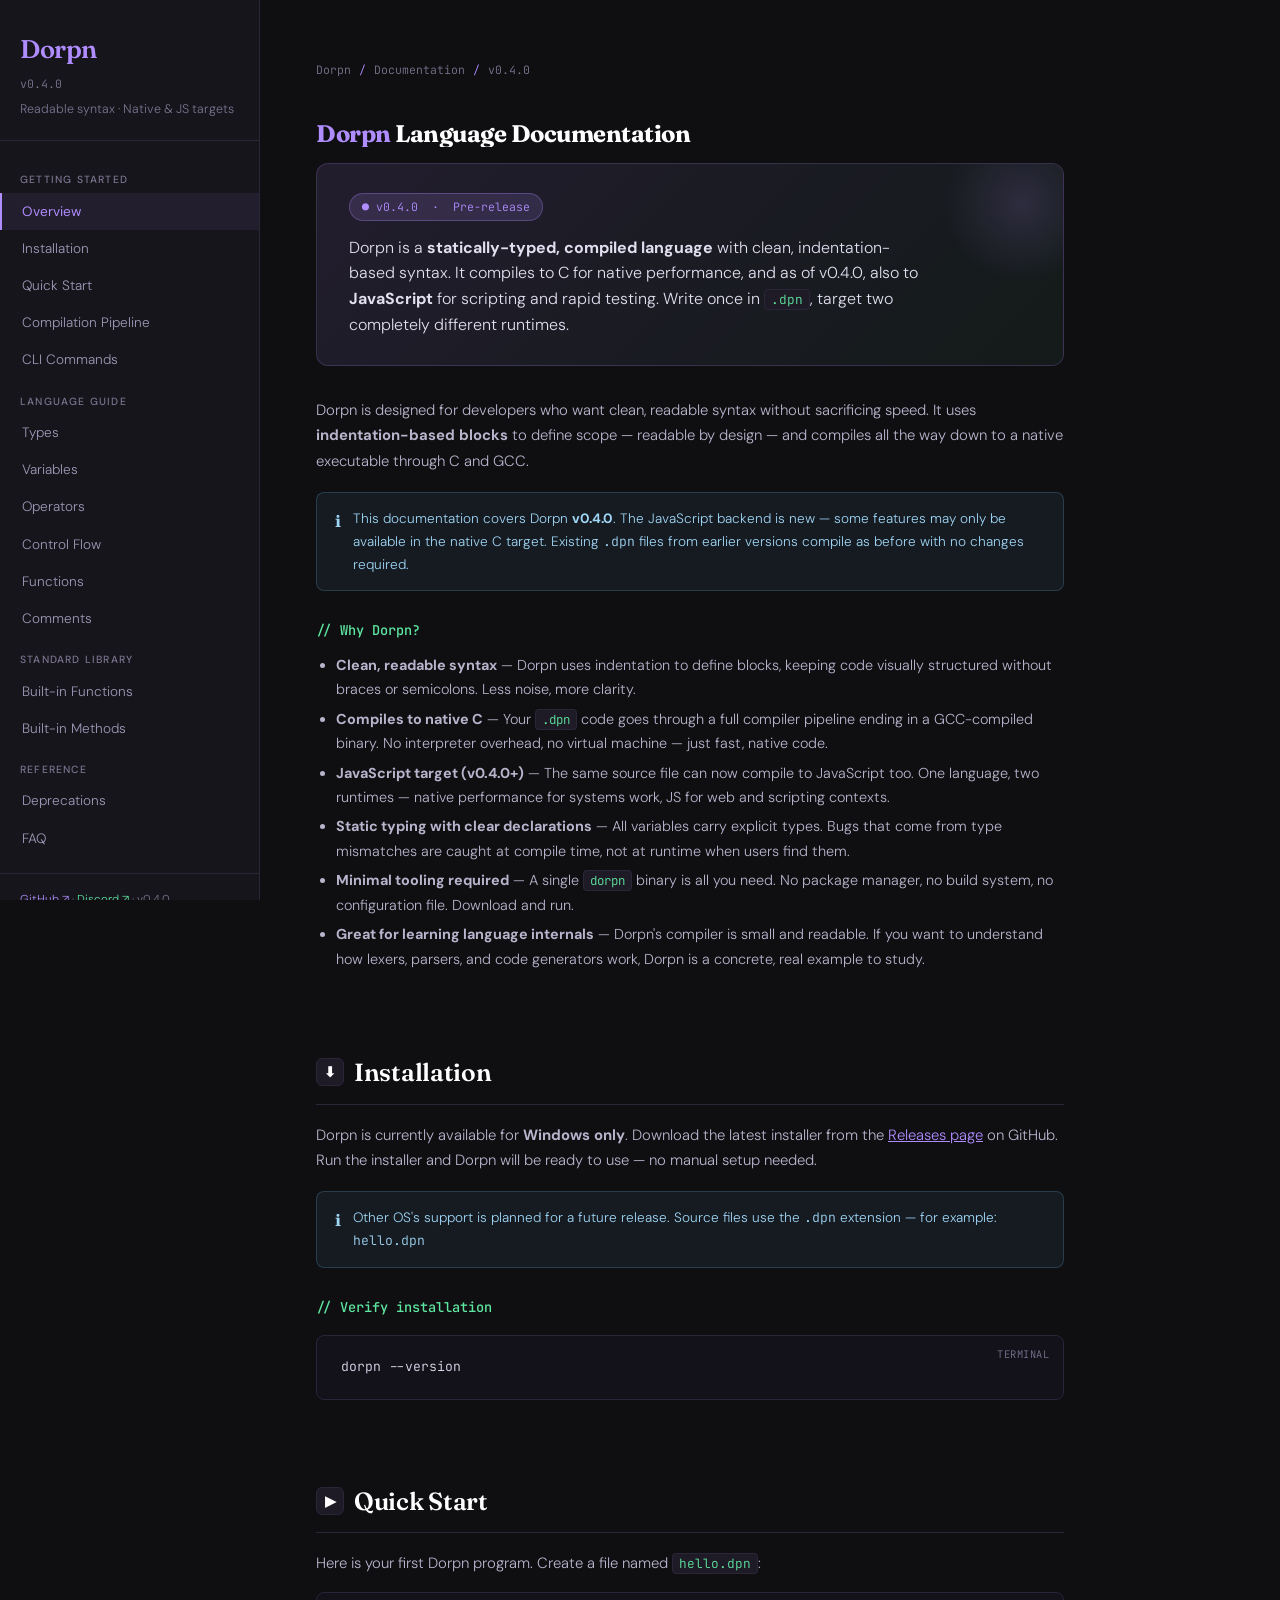
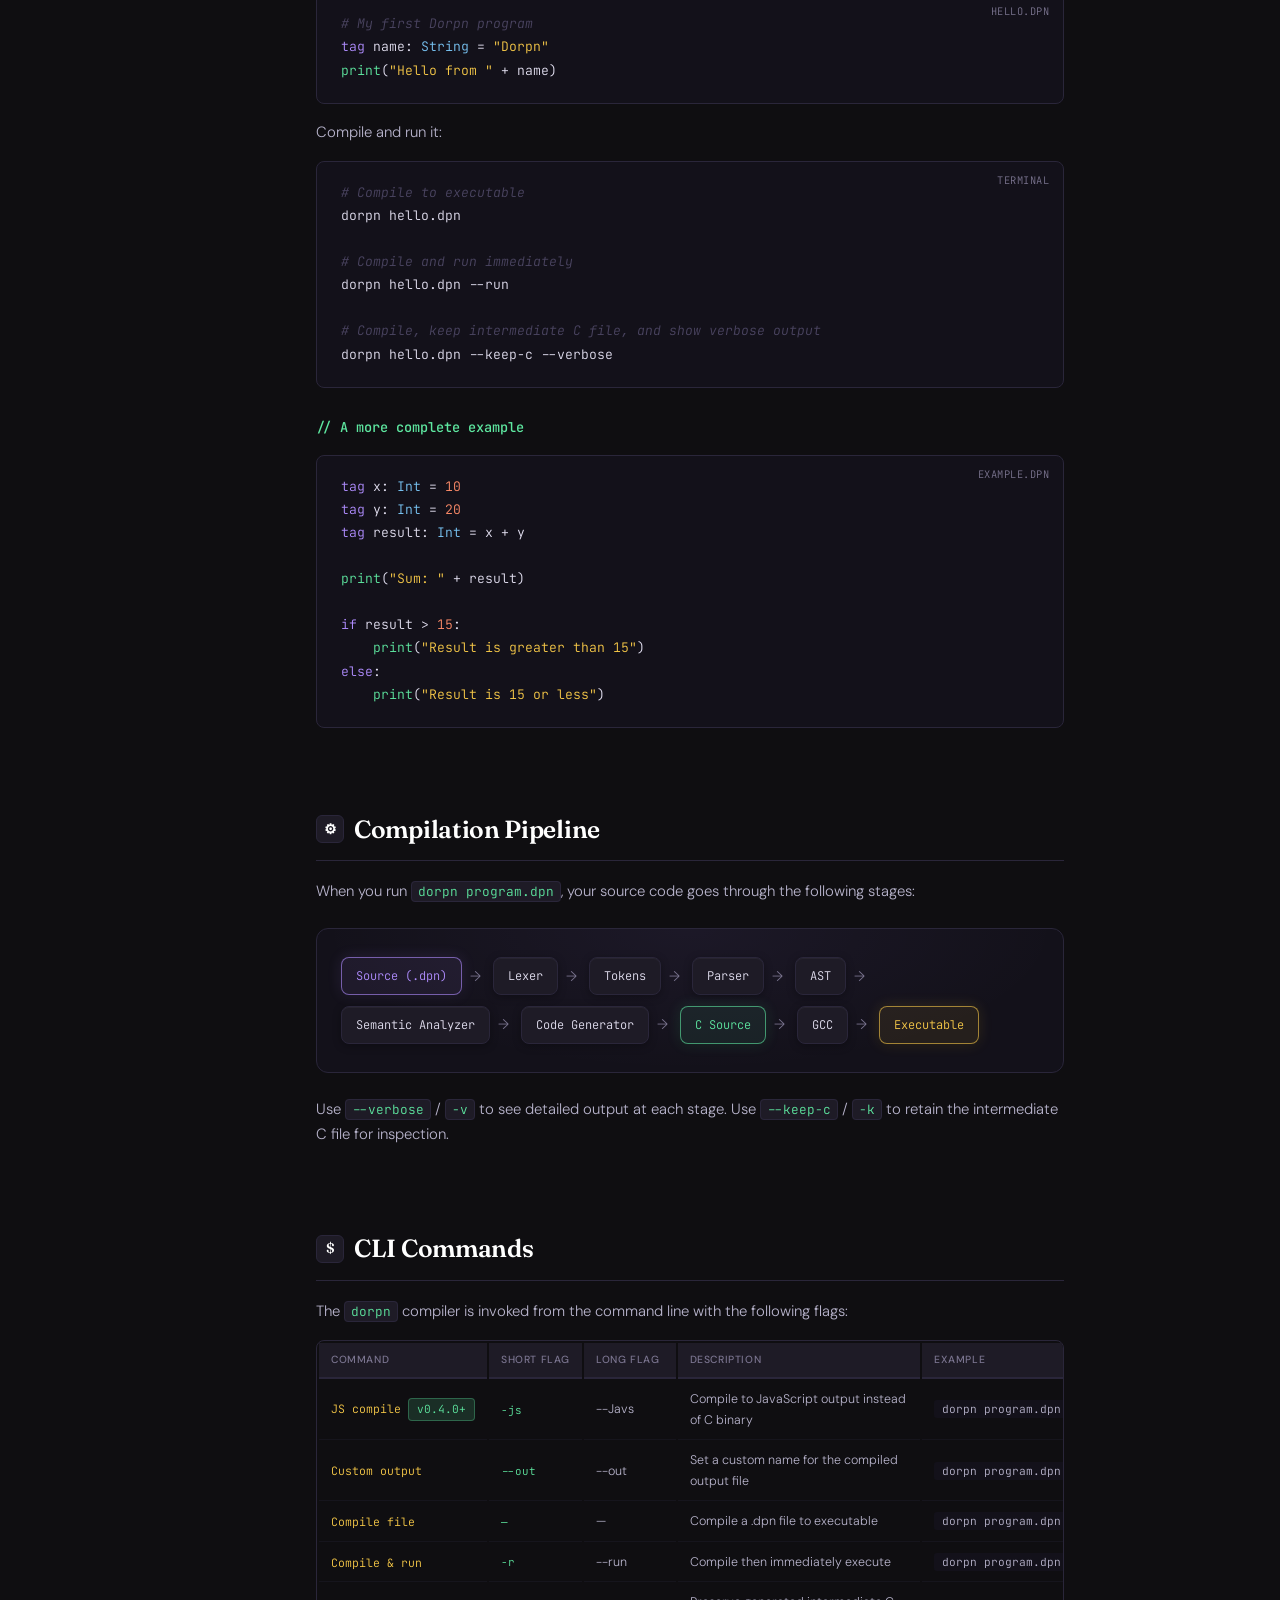
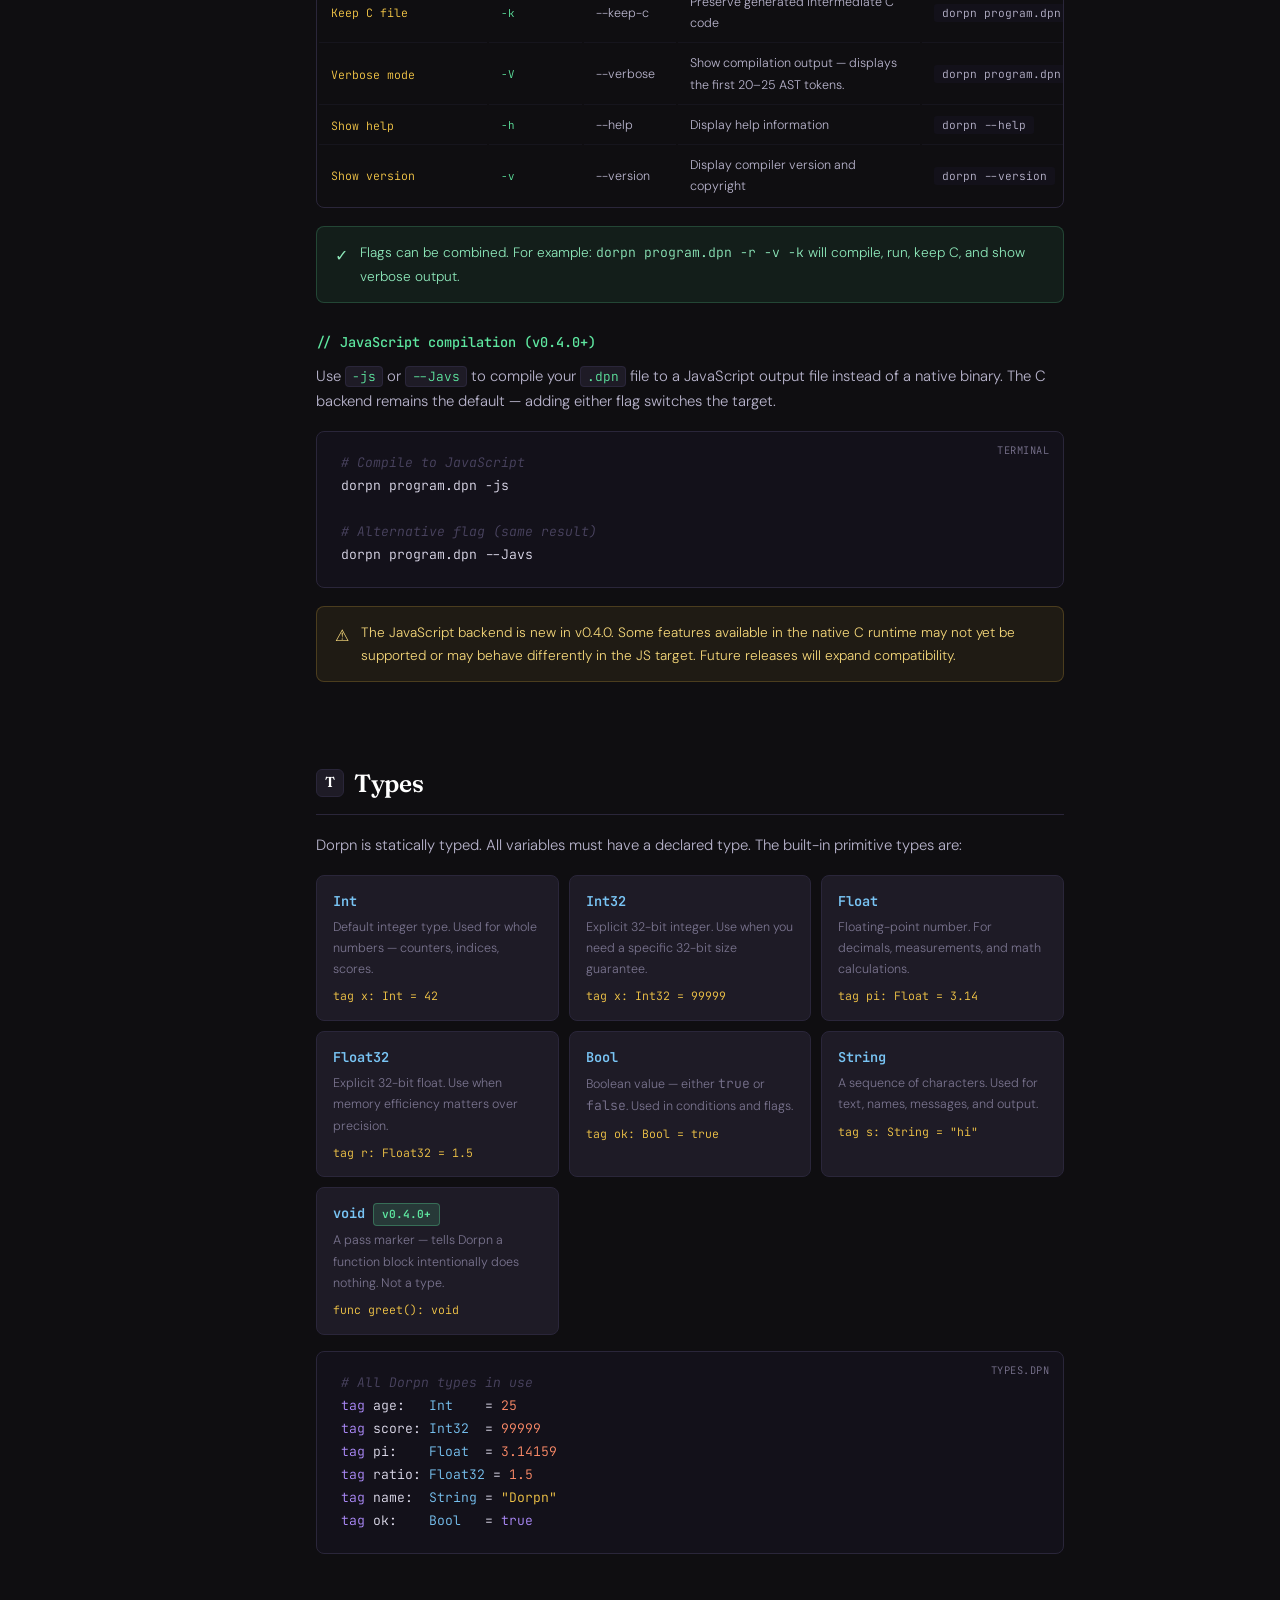
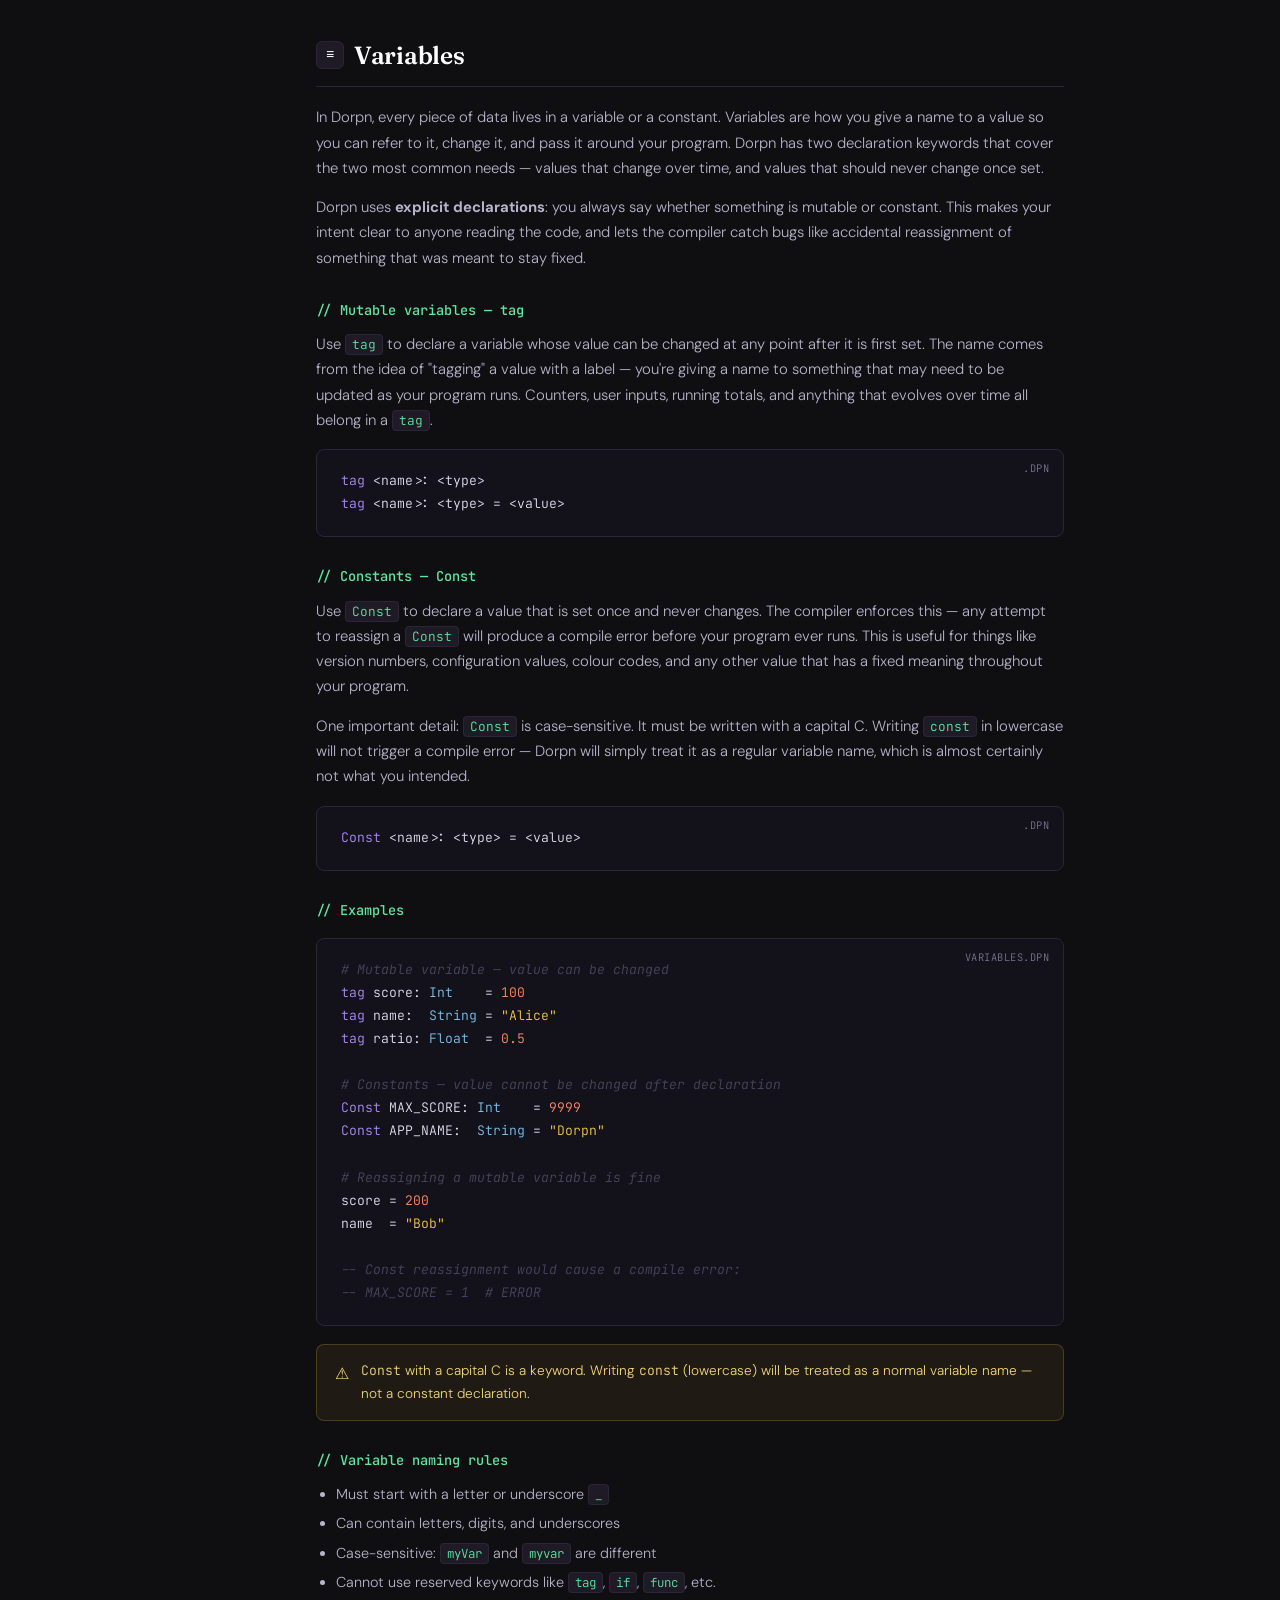
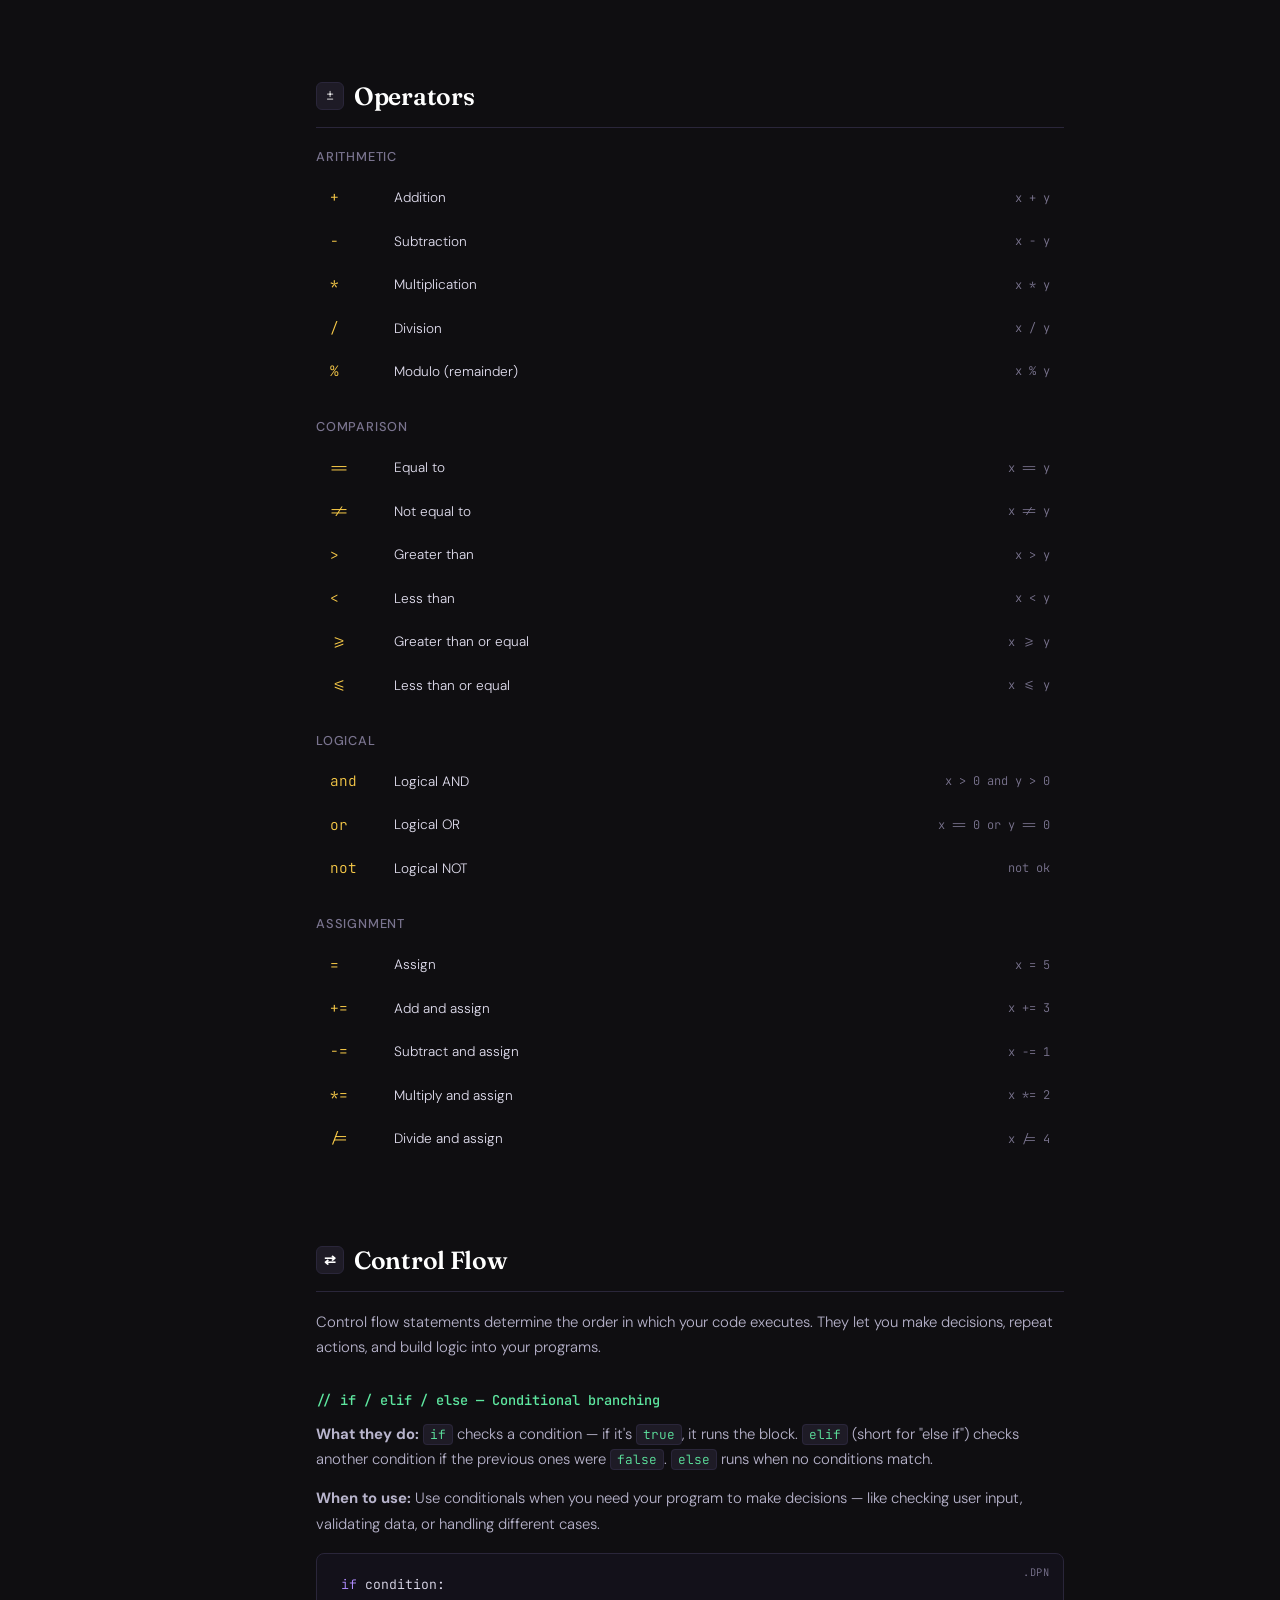
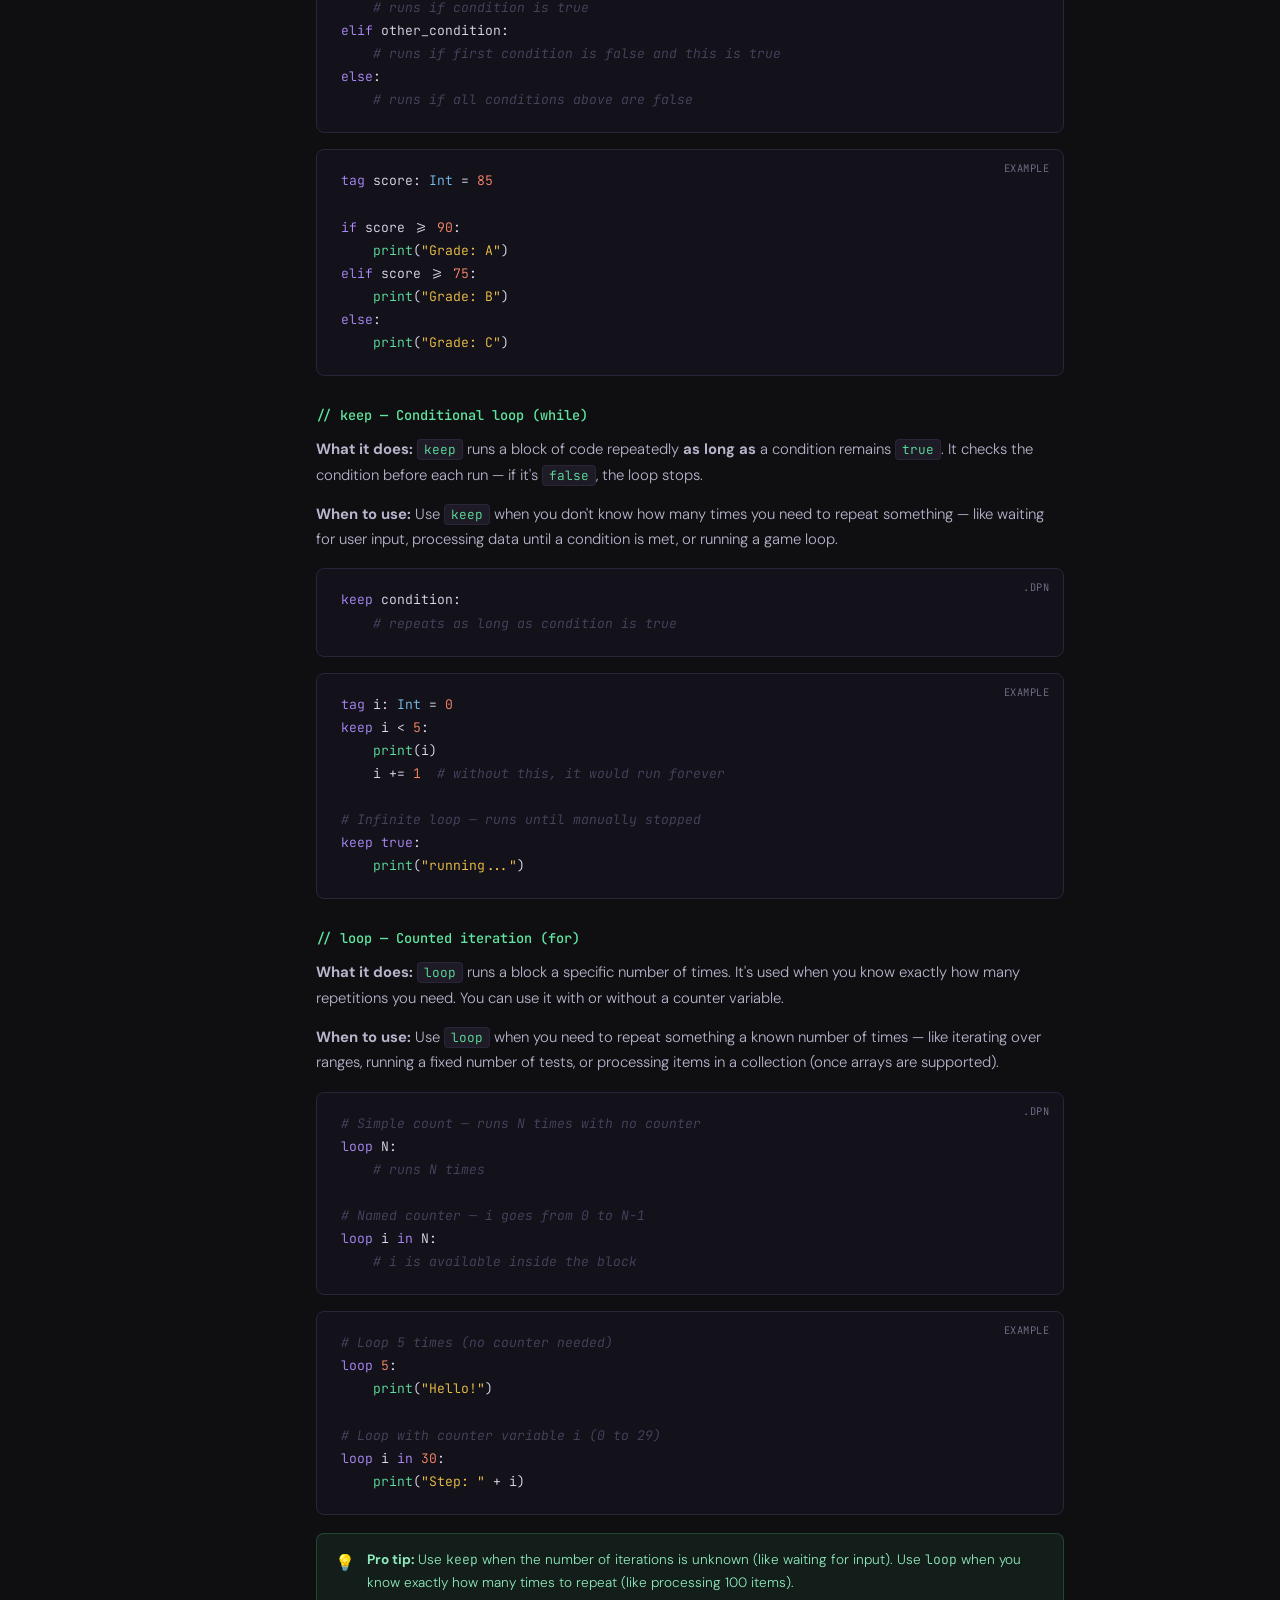
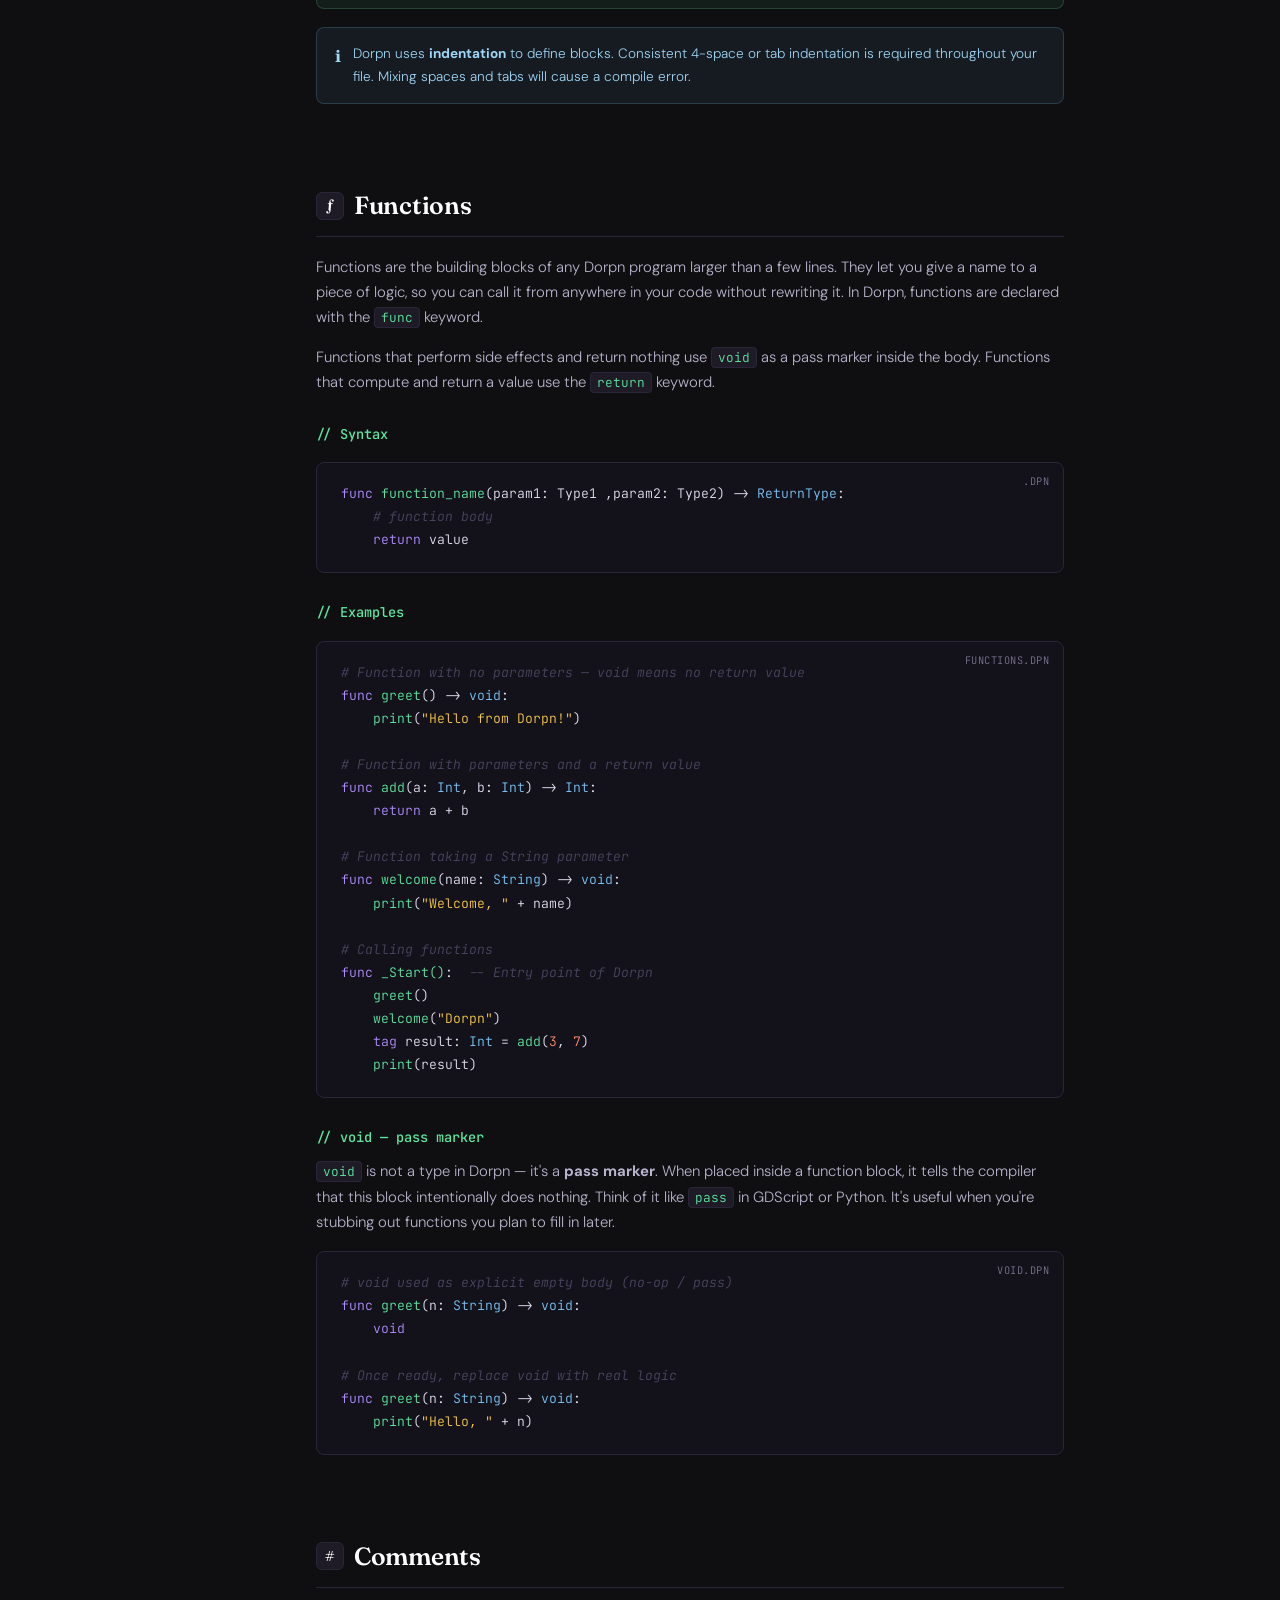
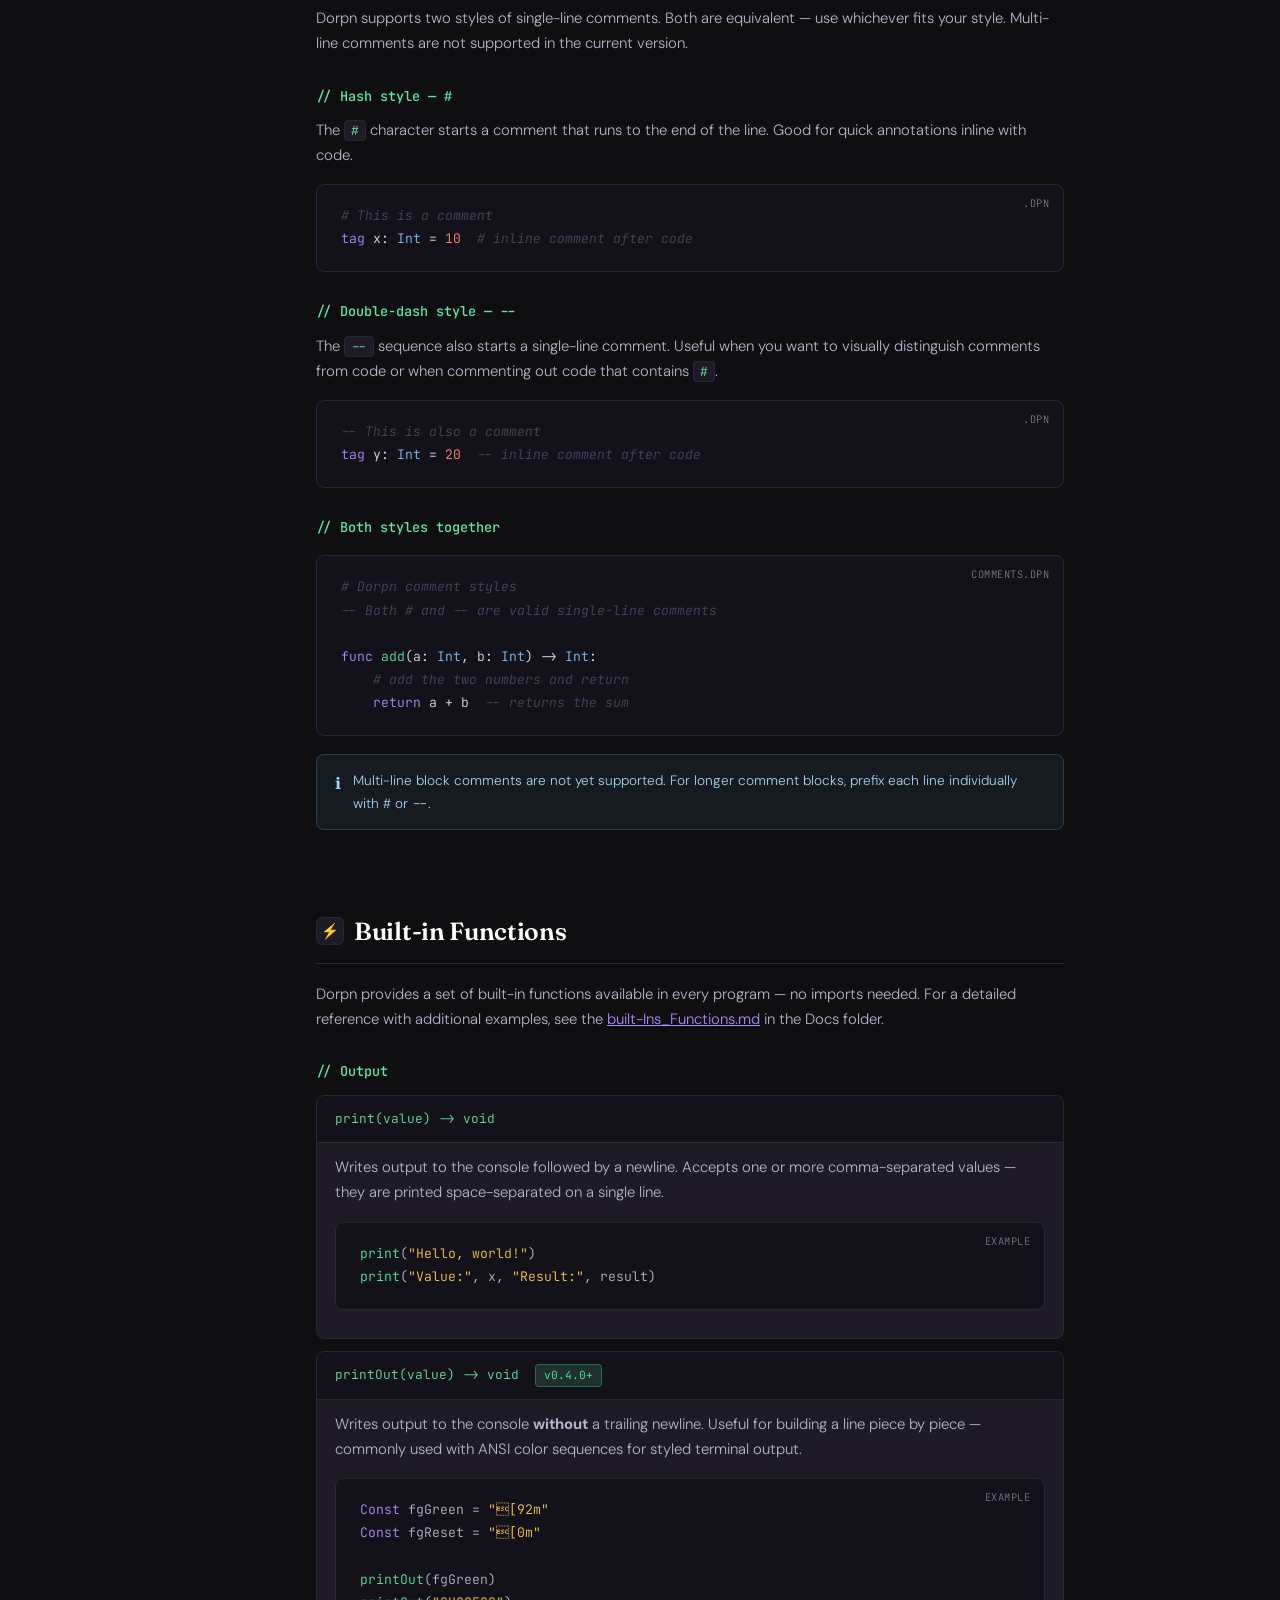
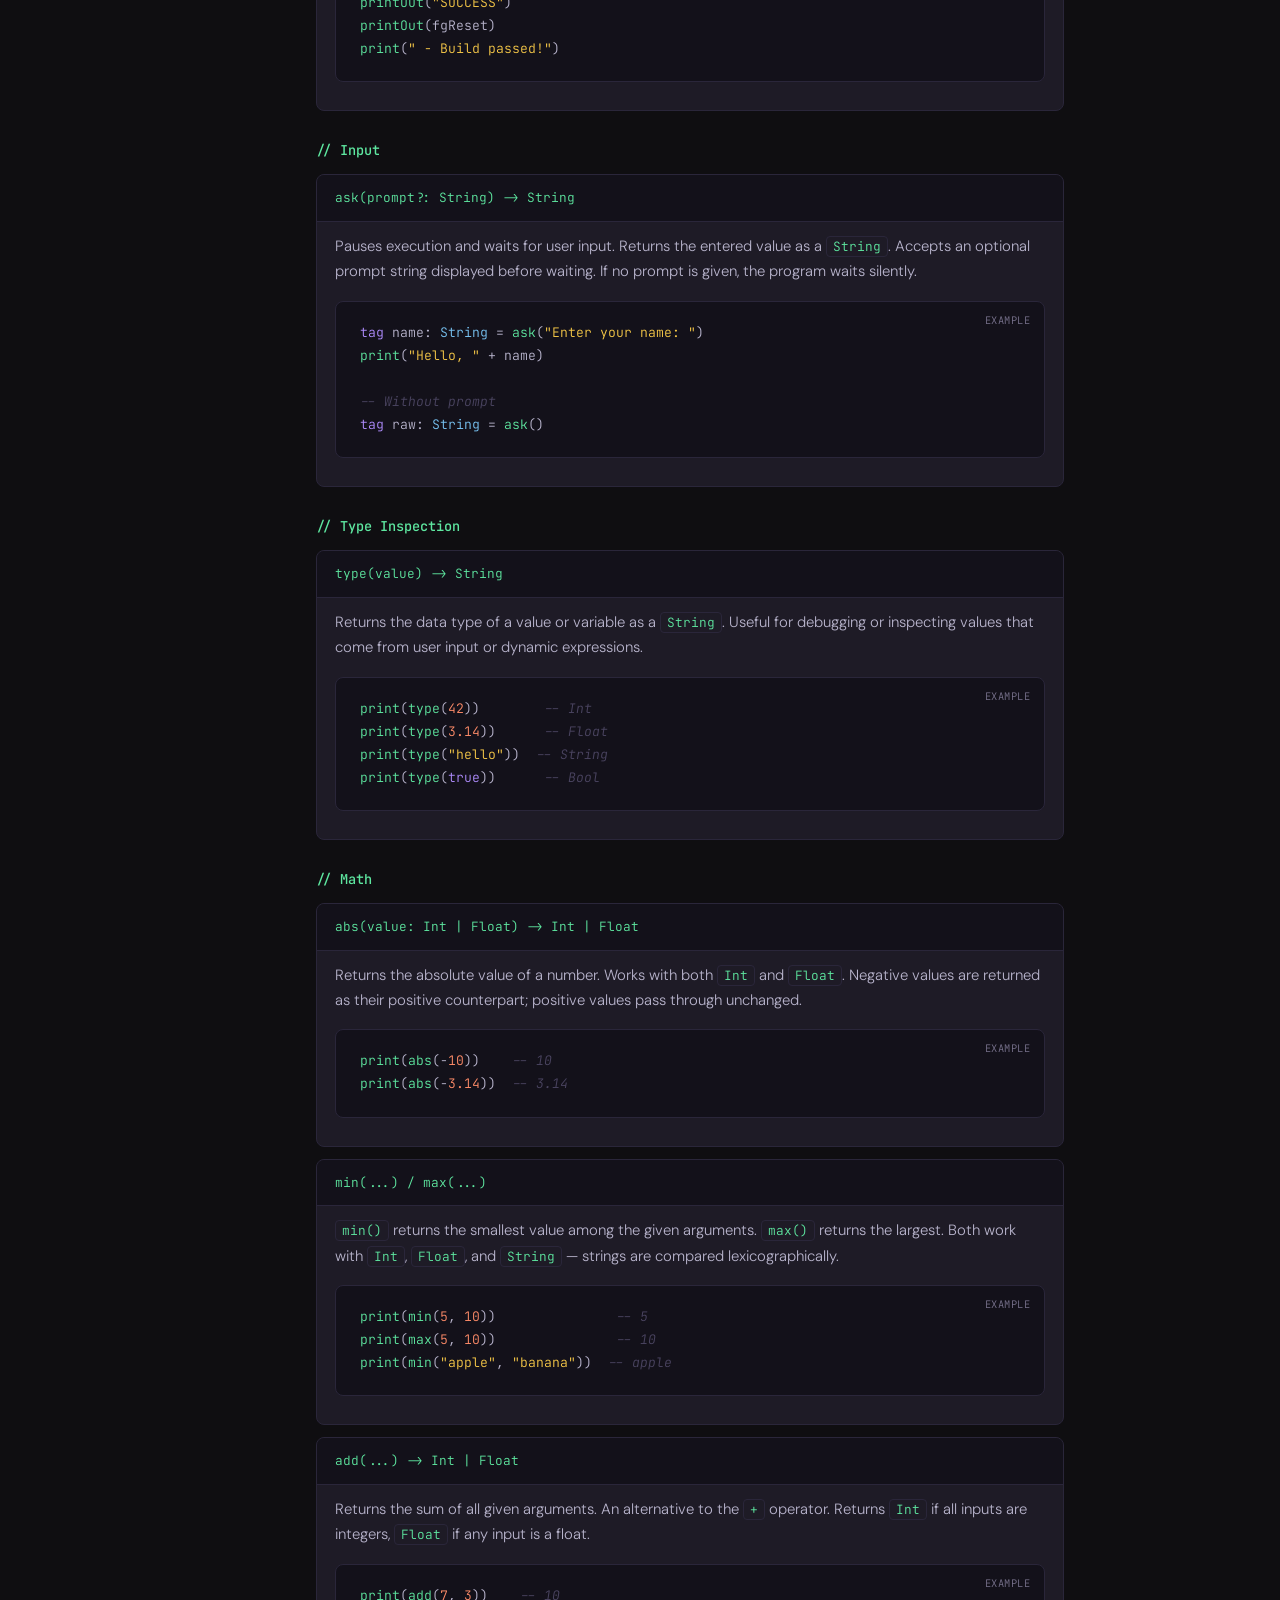
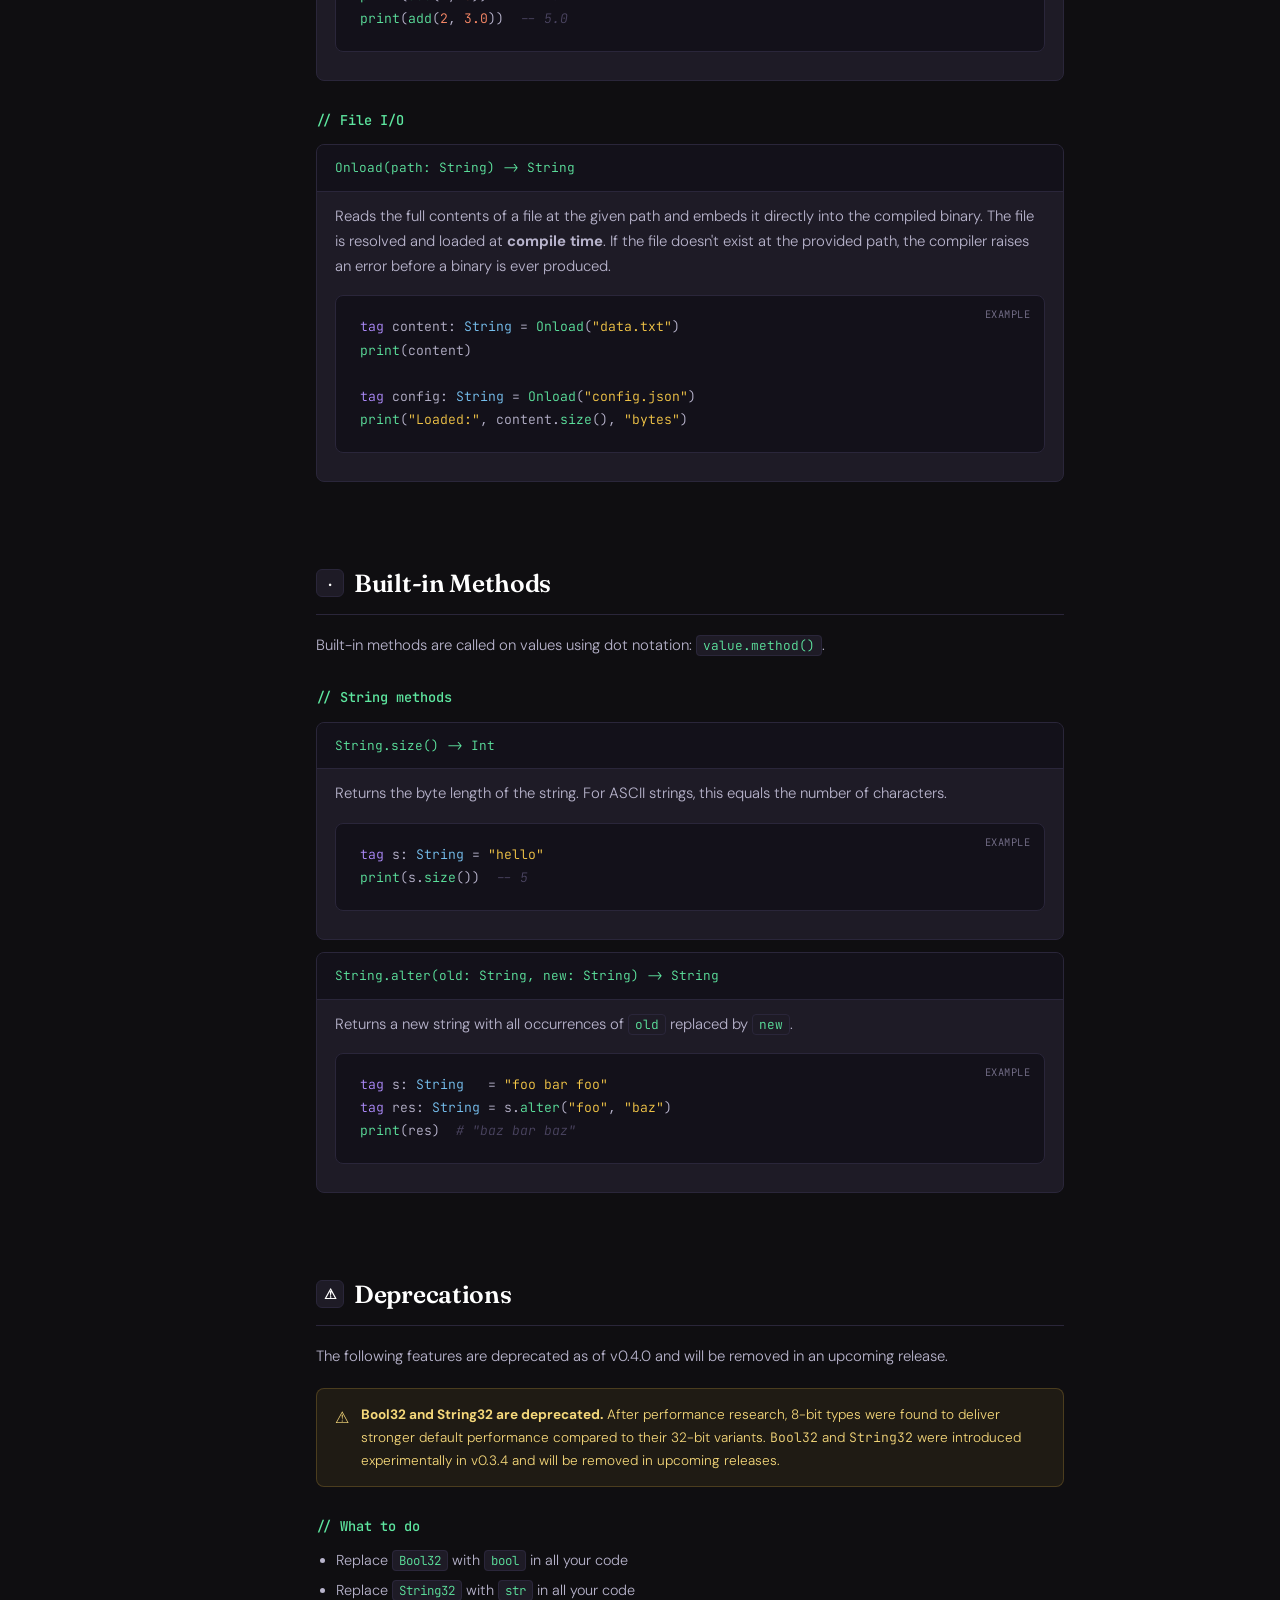
==== commit 483df93d: "Add files via upload" ====
--- a/Docs/index.html
+++ b/Docs/index.html
@@ -426,157 +426,151 @@
   .pipeline-step:nth-child(9) .pipeline-arrow { animation-delay: 0.9s; }
 
   /* ── COMMAND TABLE ── */
-/* ── COMMAND TABLE ── */
-.cmd-table-wrap {
-    border: 1px solid var(--border);
-    border-radius: 8px;
-    overflow-x: auto;
-    -webkit-overflow-scrolling: touch;
-    margin: 16px 0;
-    max-width: 100%;
-}
-
-.cmd-table {
-    width: 100%;
-    min-width: 850px;  /* Slightly wider for all content */
-    border-collapse: collapse;
-    font-size: 0.78rem;
-    table-layout: auto;  /* Changed from 'fixed' to allow natural sizing */
-}
-
-/* Column width distribution */
-.cmd-table th:nth-child(1),
-.cmd-table td:nth-child(1) { 
-    min-width: 90px;  /* Command */
-    width: 12%;
-}
-
-.cmd-table th:nth-child(2),
-.cmd-table td:nth-child(2) { 
-    min-width: 60px;  /* Short */
-    width: 8%;
-}
-
-.cmd-table th:nth-child(3),
-.cmd-table td:nth-child(3) { 
-    min-width: 80px;  /* Long */
-    width: 12%;
-}
-
-.cmd-table th:nth-child(4),
-.cmd-table td:nth-child(4) { 
-    min-width: 200px;  /* Description */
-    width: 40%;
-}
-
-.cmd-table th:nth-child(5),
-.cmd-table td:nth-child(5) { 
-    min-width: 180px;  /* Example */
-    width: 28%;
-}
-
-.cmd-table th {
-    background: var(--surface2);
-    padding: 8px 12px;  /* Slightly more padding for headers */
-    text-align: left;
-    font-size: 0.65rem;
-    text-transform: uppercase;
-    letter-spacing: 0.6px;
-    color: var(--muted);
-    font-weight: 500;
-    border-bottom: 2px solid var(--border);  /* Thicker line */
-    white-space: nowrap;
-}
-
-.cmd-table td {
-    padding: 8px 12px;  /* Balanced padding */
-    border-bottom: 1px solid rgba(42,38,58,0.3);
-    vertical-align: middle;
-    color: #b8b4cc;
-    white-space: nowrap;  /* Keep text on one line */
-    overflow: visible;  /* REMOVES ELLIPSIS */
-    text-overflow: clip;  /* REMOVES ELLIPSIS */
-}
-
-/* Alternative: Allow text to wrap if needed */
-.cmd-table td {
-    white-space: normal;  /* Allow wrapping if needed */
-    word-break: break-word;  /* Break long words if needed */
-}
-
-/* But keep code examples compact */
-.cmd-table td code {
-    white-space: nowrap;  /* Code stays on one line */
-}
-
-.cmd-table tr:last-child td {
-    border-bottom: none;
-}
-
-.cmd-table tr:hover td {
-    background: rgba(176,141,255,0.04);
-}
-
-/* Add spacing between rows */
-.cmd-table tbody tr {
-    border-bottom: 2px solid var(--border);  /* Separates rows */
-}
-
-/* Or use margin (but border-collapse: collapse doesn't support margin) */
-/* Alternative: Add a spacer row (not recommended) */
-
-.cmd-table td:first-child {
-    font-family: 'JetBrains Mono', monospace;
-    font-size: 0.72rem;
-    color: var(--accent3);
-    white-space: nowrap;
-}
-
-.cmd-table td:nth-child(2) {
-    font-family: 'JetBrains Mono', monospace;
-    font-size: 0.68rem;
-    color: var(--accent2);
-    white-space: nowrap;
-}
-
-.cmd-table td:last-child code {
-    font-size: 0.7rem;
-    background: var(--code-bg);
-    padding: 2px 8px;
-    border-radius: 3px;
-    white-space: nowrap;
-}
-
-/* Mobile adjustments */
-@media (max-width: 768px) {
-    .cmd-table-wrap {
-        overflow-x: auto;
-        -webkit-overflow-scrolling: touch;
-    }
-    
-    .cmd-table {
-        min-width: 700px;
-        font-size: 0.65rem;
-    }
-    
-    .cmd-table td,
-    .cmd-table th {
-        padding: 6px 10px;
-        font-size: 0.6rem;
-    }
-    
-    .cmd-table td:first-child {
-        font-size: 0.6rem;
-    }
-    
-    .cmd-table td:nth-child(2) {
-        font-size: 0.55rem;
-    }
-    
-    .cmd-table td:last-child code {
-        font-size: 0.55rem;
-    }
-}
+  .cmd-table-wrap {
+      border: 1px solid var(--border);
+      border-radius: 8px;
+      overflow-x: auto;
+      -webkit-overflow-scrolling: touch;
+      margin: 16px 0;
+      max-width: 100%;
+  }
+
+  .cmd-table {
+      width: 100%;
+      min-width: 850px;  #42445A
+      border-collapse: collapse;
+      font-size: 0.78rem;
+      table-layout: auto;  
+  }
+  
+  /* Column width distribution */
+  .cmd-table th:nth-child(1),
+  .cmd-table td:nth-child(1) { 
+      min-width: 90px;  /* Command */
+      width: 12%;
+  }
+  
+  .cmd-table th:nth-child(2),
+  .cmd-table td:nth-child(2) { 
+      min-width: 60px;  /* Short */
+      width: 8%;
+  }
+  
+  .cmd-table th:nth-child(3),
+  .cmd-table td:nth-child(3) { 
+      min-width: 80px;  /* Long */
+      width: 12%;
+  }
+  
+  .cmd-table th:nth-child(4),
+  .cmd-table td:nth-child(4) { 
+      min-width: 200px;  /* Description */
+      width: 40%;
+  }
+  
+  .cmd-table th:nth-child(5),
+  .cmd-table td:nth-child(5) { 
+      min-width: 180px;  /* Example */
+      width: 28%;
+  }
+  
+  .cmd-table th {
+      background: var(--surface2);
+      padding: 8px 12px; 
+      text-align: left;
+      font-size: 0.65rem;
+      text-transform: uppercase;
+      letter-spacing: 0.6px;
+      color: var(--muted);
+      font-weight: 500;
+      border-bottom: 2px solid var(--border); 
+      white-space: nowrap;
+  }
+  
+  .cmd-table td {
+      padding: 8px 12px; 
+      border-bottom: 1px solid rgba(42,38,58,0.3);
+      vertical-align: middle;
+      color: #b8b4cc;
+      white-space: nowrap;  /* Keep text on one line */
+      overflow: visible;  
+      text-overflow: clip; 
+  }
+  
+  .cmd-table td {
+      white-space: normal; 
+      word-break: break-word;  
+  }
+  
+  .cmd-table td code {
+      white-space: nowrap;  
+  }
+  
+  .cmd-table tr:last-child td {
+      border-bottom: none;
+  }
+  
+  .cmd-table tr:hover td {
+      background: rgba(176,141,255,0.04);
+  }
+  
+  /* spacing in rows */
+  .cmd-table tbody tr {
+      border-bottom: 2px solid var(--border);  /* Separates rows */
+  }
+  
+  .cmd-table td:first-child {
+      font-family: 'JetBrains Mono', monospace;
+      font-size: 0.72rem;
+      color: var(--accent3);
+      white-space: nowrap;
+  }
+  
+  .cmd-table td:nth-child(2) {
+      font-family: 'JetBrains Mono', monospace;
+      font-size: 0.68rem;
+      color: var(--accent2);
+      white-space: nowrap;
+  }
+  
+  .cmd-table td:last-child code {
+      font-size: 0.7rem;
+      background: var(--code-bg);
+      padding: 2px 8px;
+      border-radius: 3px;
+      white-space: nowrap;
+  }
+  
+  /* adjustments */
+  @media (max-width: 768px) {
+      .cmd-table-wrap {
+          overflow-x: auto;
+          -webkit-overflow-scrolling: touch;
+      }
+      
+      .cmd-table {
+          min-width: 700px;
+          font-size: 0.65rem;
+      }
+      
+      .cmd-table td,
+      .cmd-table th {
+          padding: 6px 10px;
+          font-size: 0.6rem;
+      }
+      
+      .cmd-table td:first-child {
+          font-size: 0.6rem;
+      }
+      
+      .cmd-table td:nth-child(2) {
+          font-size: 0.55rem;
+      }
+      
+      .cmd-table td:last-child code {
+          font-size: 0.55rem;
+      }
+  }
 
   /* ── TYPE TABLE ── */
   .type-grid {
